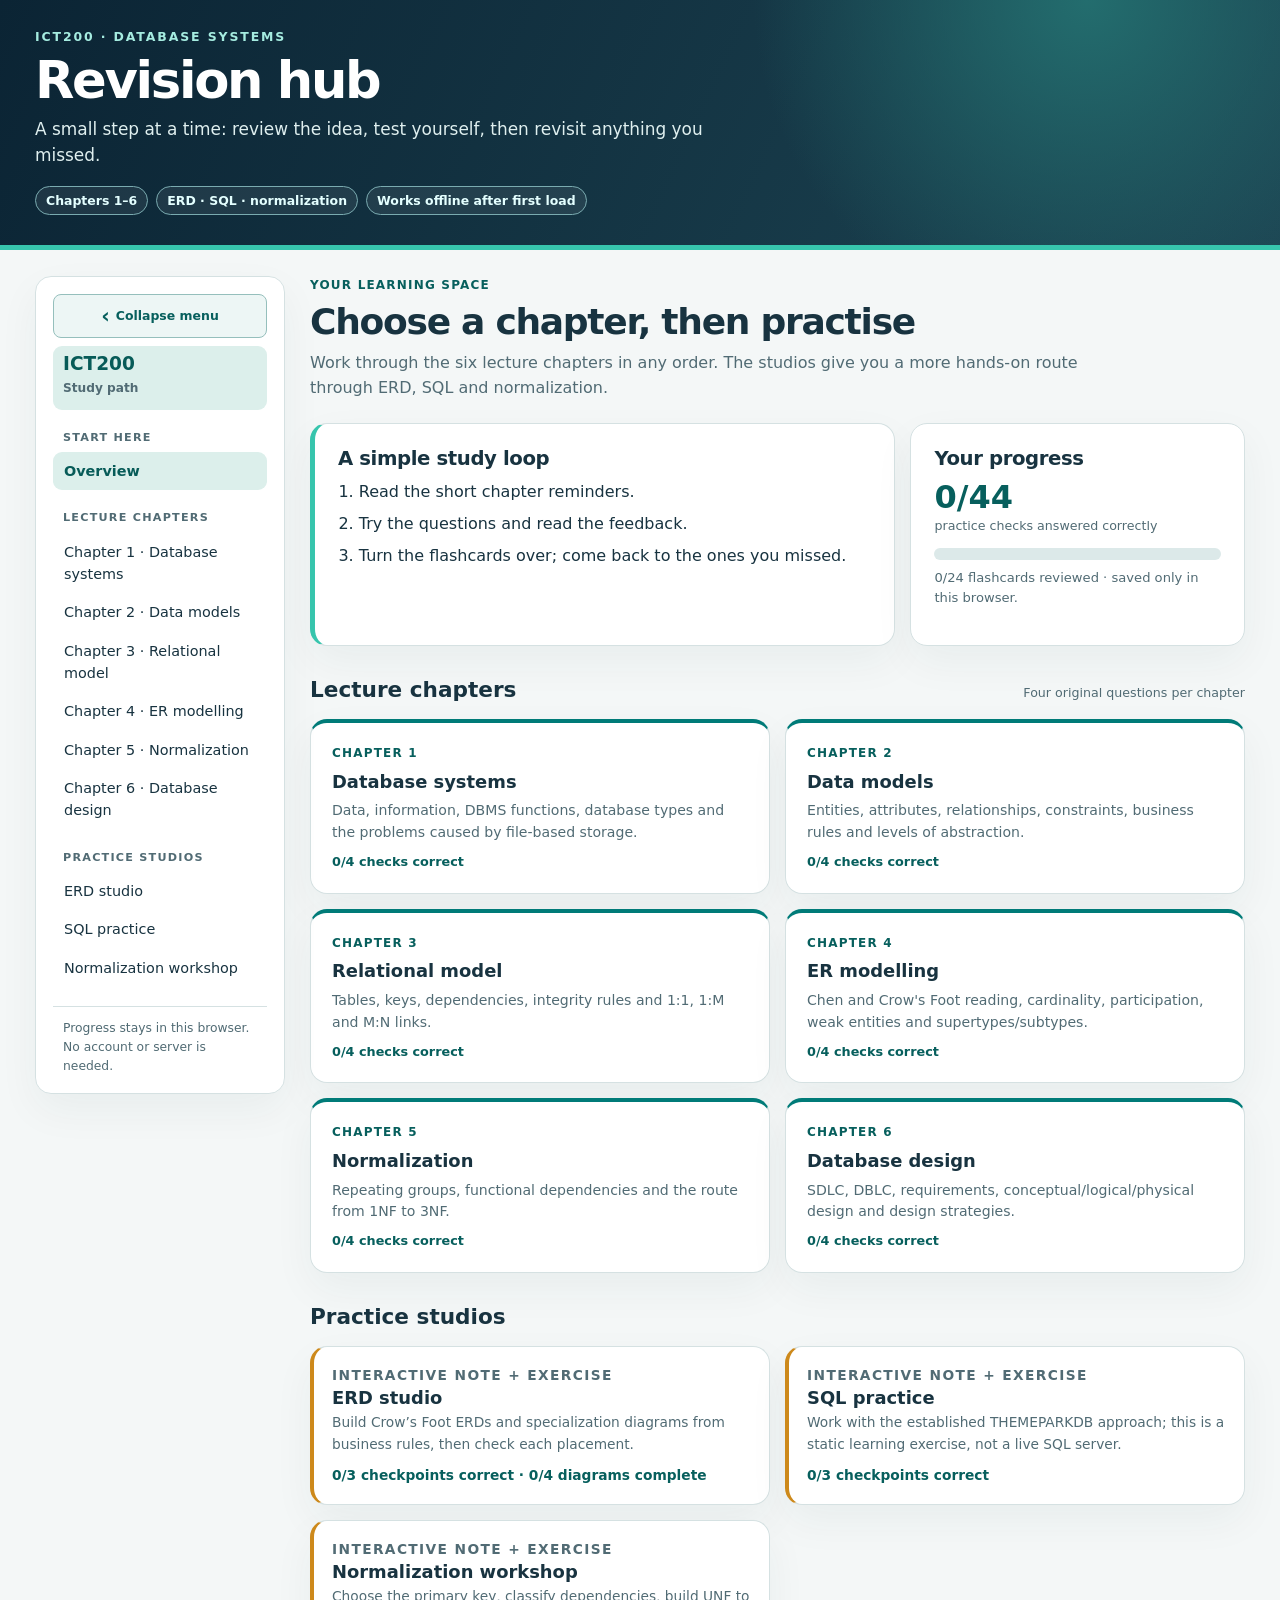
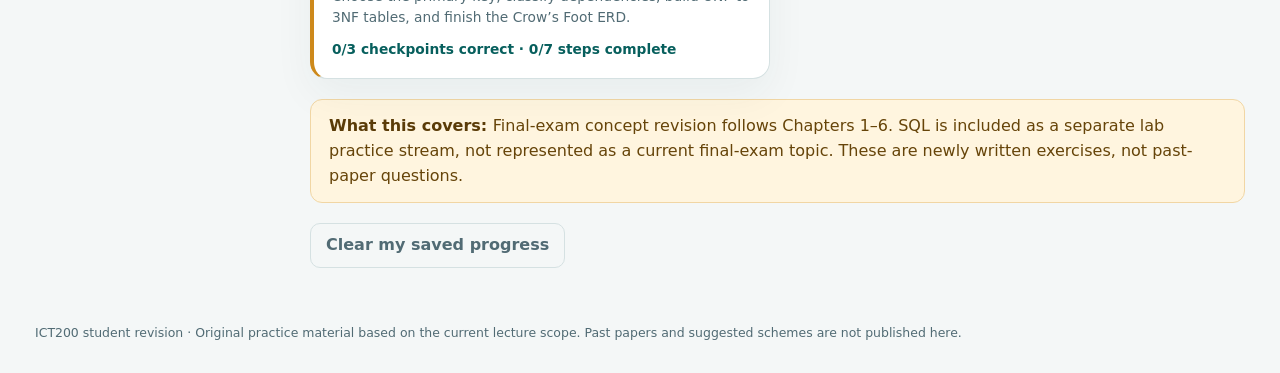
==== index.html @ 8829b278 "Refine all ERD exercises and add collapsible navigation" ====
<!doctype html>
<html lang="en">
<head>
  <meta charset="utf-8">
  <meta name="viewport" content="width=device-width, initial-scale=1">
  <meta name="theme-color" content="#102a3b">
  <meta name="description" content="ICT200 chapter revision, flashcards and interactive ERD, SQL and normalization practice.">
  <title>ICT200 Revision Hub</title>
  <link rel="manifest" href="manifest.webmanifest">
  <link rel="stylesheet" href="styles.css">
  <link rel="stylesheet" href="erd-studio.css">
  <link rel="stylesheet" href="normalization-workshop.css">
  <script src="content.js" defer></script>
  <script src="erd-studio.js" defer></script>
  <script src="normalization-model.js" defer></script>
  <script src="normalization-workshop.js" defer></script>
  <script src="app.js" defer></script>
</head>
<body>
  <a class="skip-link" href="#main">Skip to content</a>
  <header class="masthead">
    <div class="masthead-inner">
      <p class="eyebrow">ICT200 · Database systems</p>
      <h1>Revision hub</h1>
      <p class="lead">A small step at a time: review the idea, test yourself, then revisit anything you missed.</p>
      <div class="masthead-meta"><span>Chapters 1–6</span><span>ERD · SQL · normalization</span><span>Works offline after first load</span></div>
    </div>
  </header>
  <div class="shell">
    <nav class="sidebar" aria-label="Revision sections">
      <button class="sidebar-toggle" type="button" aria-expanded="true" aria-controls="revision-links" aria-label="Collapse menu" title="Collapse menu">
        <span class="sidebar-toggle-mark" aria-hidden="true">‹</span><span class="sidebar-toggle-text">Collapse menu</span>
      </button>
      <div id="revision-links" class="sidebar-links">
        <a class="brand" href="#home" data-route="home">ICT200 <span>Study path</span></a>
        <p class="nav-caption">Start here</p>
        <a href="#home" data-route="home">Overview</a>
        <p class="nav-caption">Lecture chapters</p>
        <div id="chapter-nav"></div>
        <p class="nav-caption">Practice studios</p>
        <div id="module-nav"></div>
        <p class="nav-foot">Progress stays in this browser. No account or server is needed.</p>
      </div>
    </nav>
    <main id="main" tabindex="-1">
      <div id="app" aria-live="polite"></div>
    </main>
  </div>
  <footer class="footer">ICT200 student revision · Original practice material based on the current lecture scope. Past papers and suggested schemes are not published here.</footer>
</body>
</html>
---- styles.css ----
:root{color-scheme:light;--navy:#102a3b;--navy2:#173c4b;--teal:#007b78;--teal-dark:#075f5d;--mint:#37c5ad;--ink:#183340;--muted:#516b74;--line:#d5e1e2;--paper:#fff;--wash:#f4f7f7;--amber:#a86408;--amber-bg:#fff5df;--good:#14694d;--good-bg:#e7f6ec;--bad:#a63b3b;--bad-bg:#fff0ed;--shadow:0 16px 42px #1539440d}
*{box-sizing:border-box}html{scroll-behavior:smooth}body{margin:0;background:var(--wash);color:var(--ink);font:16px/1.55 system-ui,-apple-system,"Segoe UI",sans-serif}button,input{font:inherit}button{cursor:pointer}a{color:var(--teal-dark)}:focus-visible{outline:3px solid #d79517;outline-offset:3px}.skip-link{position:absolute;top:-70px;left:12px;background:#fff;padding:8px 12px;z-index:5}.skip-link:focus{top:10px}
.masthead{color:#fff;background:radial-gradient(circle at 85% 0,#236d6e 0,transparent 30%),linear-gradient(115deg,#0b2434,#1d4553);border-bottom:5px solid var(--mint)}.masthead-inner{max-width:1380px;margin:auto;padding:27px 35px 30px}.eyebrow{margin:0;color:#a5ece0;font-size:.78rem;font-weight:800;letter-spacing:.15em;text-transform:uppercase}.masthead h1{font-size:clamp(2.3rem,4vw,4rem);line-height:1.05;letter-spacing:-.045em;margin:8px 0}.lead{max-width:680px;margin:0;color:#dfefef;font-size:1.06rem}.masthead-meta{display:flex;flex-wrap:wrap;gap:8px;margin-top:17px}.masthead-meta span{font-size:.78rem;font-weight:700;border:1px solid #7aabb0;border-radius:99px;padding:4px 10px;color:#e4ffff;background:#ffffff12}
.shell{max-width:1380px;margin:auto;display:grid;grid-template-columns:250px minmax(0,1fr);gap:25px;padding:26px 35px 55px}.sidebar{align-self:start;position:sticky;top:18px;padding:17px;border:1px solid var(--line);border-radius:16px;background:var(--paper);box-shadow:var(--shadow)}.sidebar a{display:block;padding:8px 11px;text-decoration:none;border-radius:9px;color:var(--ink);font-size:.9rem}.sidebar a:hover{background:#edf6f5}.sidebar a[aria-current=page]{background:#dcefeb;color:#075b58;font-weight:750}.sidebar .brand{font-weight:900;font-size:1.16rem;color:var(--navy);padding:4px 10px 12px}.brand span{display:block;color:var(--muted);font-size:.76rem;font-weight:600}.nav-caption{font-size:.7rem;font-weight:850;letter-spacing:.11em;text-transform:uppercase;color:var(--muted);margin:19px 10px 6px}.nav-foot{font-size:.77rem;color:var(--muted);border-top:1px solid var(--line);padding:12px 10px 0;margin:19px 0 0}main{min-width:0}.page-title{margin:0 0 9px;font-size:clamp(1.65rem,3vw,2.25rem);letter-spacing:-.035em;line-height:1.16}.page-intro{margin:0 0 22px;color:var(--muted);max-width:780px}.section-eyebrow{color:var(--teal-dark);text-transform:uppercase;letter-spacing:.1em;font-size:.75rem;font-weight:850;margin:0 0 6px}.card{background:var(--paper);border:1px solid var(--line);border-radius:17px;box-shadow:var(--shadow)}.card-pad{padding:23px}.card h2,.card h3{letter-spacing:-.02em;line-height:1.24}.card h2{font-size:1.23rem;margin:0 0 9px}.card h3{font-size:1.04rem;margin:0 0 8px}.card p{margin-top:0}.muted{color:var(--muted)}.grid{display:grid;grid-template-columns:repeat(2,minmax(0,1fr));gap:15px}.chapter-tile{display:flex;flex-direction:column;gap:8px;padding:21px;text-decoration:none;color:var(--ink);border-top:4px solid var(--teal)}.chapter-tile:hover,.module-tile:hover{transform:translateY(-2px);border-color:#9ccdc9}.tile-kicker{color:var(--teal-dark);font-size:.75rem;text-transform:uppercase;letter-spacing:.1em;font-weight:800}.tile-title{font-weight:800;font-size:1.12rem;line-height:1.2}.tile-summary{color:var(--muted);font-size:.88rem;flex:1}.tile-count{font-size:.8rem;font-weight:750;color:var(--teal-dark)}.module-tile{display:block;text-decoration:none;color:var(--ink);padding:18px;border-left:4px solid #cd891b}.module-tile strong{display:block;margin-bottom:4px}.module-tile span{font-size:.86rem;color:var(--muted)}.section-head{display:flex;justify-content:space-between;align-items:baseline;gap:12px;margin:27px 0 13px}.section-head h2{margin:0;font-size:1.35rem}.overview-top{display:grid;grid-template-columns:minmax(0,1.4fr) minmax(260px,.8fr);gap:15px;margin-bottom:26px}.callout{border-left:5px solid var(--mint)}.progress-big{font-size:2rem;font-weight:850;color:var(--teal-dark);line-height:1.1}.progress-track{height:12px;border-radius:99px;background:#dce9e9;overflow:hidden;margin:13px 0 8px}.progress-fill{height:100%;background:linear-gradient(90deg,#0a8a7f,#45c9a8);width:0;transition:width .25s}.progress-note{font-size:.82rem;color:var(--muted)}.button{display:inline-flex;align-items:center;justify-content:center;gap:8px;background:var(--teal);border:1px solid var(--teal);border-radius:10px;color:#fff;padding:9px 15px;font-weight:750;text-decoration:none;min-height:42px}.button:hover{background:var(--teal-dark)}.button.secondary{background:#fff;color:var(--teal-dark);border-color:#95bfbc}.button.secondary:hover{background:#eaf5f2}.button.ghost{background:transparent;color:var(--muted);border-color:var(--line)}.button-row{display:flex;flex-wrap:wrap;gap:9px;margin-top:15px}.learn-list{margin:0;padding-left:1.3rem}.learn-list li{margin:7px 0}.note-strip{padding:14px 18px;background:var(--amber-bg);border:1px solid #f1d6a4;border-radius:12px;color:#664409;margin:20px 0}.note-strip strong{color:#5a3b07}.split{display:grid;grid-template-columns:minmax(0,1fr) minmax(260px,.85fr);gap:15px}.flashcard{width:100%;min-height:160px;text-align:left;padding:21px;background:#e8f6f4;border:1px solid #8bcac5;border-radius:14px;color:var(--ink);display:flex;flex-direction:column;justify-content:center;align-items:flex-start;gap:8px}.flashcard:hover{border-color:var(--teal)}.flashcard .small-label{font-size:.72rem;font-weight:800;letter-spacing:.1em;text-transform:uppercase;color:var(--teal-dark)}.flashcard .face{font-size:1.25rem;font-weight:800;line-height:1.3}.flashcard.is-flipped{background:#f0f6fb;border-color:#9dbac7}.flashcard.is-flipped .face{font-weight:600;font-size:1rem}.flash-controls{display:flex;justify-content:space-between;align-items:center;gap:9px;margin-top:13px}.flash-controls span{font-size:.86rem;color:var(--muted)}.quiz-card{margin-bottom:12px;padding:18px 20px}.quiz-card h3{font-size:1rem;margin:0 0 13px}.question-type{display:inline-block;font-size:.7rem;letter-spacing:.09em;text-transform:uppercase;font-weight:850;color:var(--teal-dark);margin-bottom:6px}.choices{display:grid;gap:7px;margin:0 0 12px}.choice{display:flex;gap:9px;align-items:flex-start;padding:9px 11px;border:1px solid var(--line);border-radius:9px;background:#fcfdfd;cursor:pointer}.choice:hover{border-color:#82b5b0}.choice input{margin-top:4px;accent-color:var(--teal)}.fill-answer{width:min(100%,420px);border:1px solid #a4bbbf;border-radius:9px;padding:10px 12px;margin:0 0 12px}.feedback{padding:12px 14px;border-radius:9px;margin-top:10px;font-size:.9rem}.feedback.good{color:var(--good);background:var(--good-bg);border:1px solid #a9d7ba}.feedback.bad{color:var(--bad);background:var(--bad-bg);border:1px solid #e5b8b2}.feedback[hidden]{display:none}.step{position:relative;padding:17px 20px 17px 57px;margin-bottom:12px}.step-number{position:absolute;left:18px;top:17px;width:27px;height:27px;border-radius:50%;display:grid;place-items:center;background:var(--teal);color:white;font-weight:850;font-size:.82rem}.step p{color:var(--muted);margin:0}.codebox{background:#152231;border:1px solid #394c5c;border-radius:12px;color:#f0f4f6;padding:16px 19px;overflow:auto;font:15px/1.5 Consolas,"Cascadia Code",monospace;margin:14px 0;white-space:pre}.codebox .kw{color:#d7a4ff;font-weight:800}.codebox .name{color:#74dbc5}.codebox .order{color:#ffd479}.module-practice{margin-top:23px}.footer{max-width:1380px;margin:0 auto;padding:0 35px 30px;color:var(--muted);font-size:.78rem}.tiny{font-size:.79rem}.divider{border:0;border-top:1px solid var(--line);margin:22px 0}
@media(max-width:940px){.shell{grid-template-columns:minmax(0,1fr);padding:18px 20px 45px}.sidebar{position:static;min-width:0;display:flex;flex-wrap:wrap;align-items:center;gap:3px;padding:11px}.sidebar .brand{width:100%;padding-bottom:5px}.sidebar .nav-caption,.sidebar .nav-foot{display:none}.sidebar #chapter-nav,.sidebar #module-nav{display:flex;flex-wrap:wrap;gap:3px}.sidebar a{font-size:.82rem;padding:6px 9px}.masthead-inner{padding:25px 21px}.footer{padding:0 20px 26px}}
@media(max-width:640px){.grid,.split,.overview-top{grid-template-columns:1fr}.masthead h1{font-size:2.4rem}.masthead-meta span{font-size:.72rem}.card-pad{padding:19px}.section-head{align-items:flex-start;flex-direction:column}.sidebar{display:block}.sidebar .brand{padding:2px 8px 6px}.sidebar>a[data-route=home]{display:inline-block}.sidebar #chapter-nav,.sidebar #module-nav{display:flex;flex-wrap:nowrap;overflow-x:auto;gap:5px;width:100%;padding:6px 0;scrollbar-width:thin}.sidebar #chapter-nav a,.sidebar #module-nav a{flex:0 0 auto;white-space:nowrap;border:1px solid var(--line);border-radius:99px}.sidebar a{font-size:.79rem}.quiz-card{padding:16px}.flash-controls{flex-wrap:wrap}}
.module-tile strong,.module-tile span{display:block}.module-tile .tile-count{margin-top:10px;color:var(--teal-dark)}
@media(prefers-reduced-motion:reduce){html{scroll-behavior:auto}.progress-fill{transition:none}.chapter-tile:hover,.module-tile:hover{transform:none}}
.sidebar-links[hidden] { display: none; }
.sidebar-toggle {
  display: flex;
  align-items: center;
  justify-content: center;
  gap: 6px;
  width: 100%;
  min-height: 44px;
  margin: 0 0 8px;
  border: 1px solid #95bfbc;
  border-radius: 8px;
  background: #edf6f5;
  color: var(--teal-dark);
  font-size: .78rem;
  font-weight: 750;
}
.sidebar-toggle-mark { font-size: 1.3rem; line-height: 1; }
.is-menu-collapsed .sidebar { padding: 4px; }
.is-menu-collapsed .sidebar-toggle { margin: 0; }
@media (min-width: 941px) {
  .shell.is-menu-collapsed { grid-template-columns: 54px minmax(0,1fr); gap: 14px; }
  .is-menu-collapsed .sidebar-toggle-text { display: none; }
}
@media (max-width: 940px) {
  .sidebar { display: block; }
  .sidebar-toggle { width: auto; padding: 0 10px; }
}
@media (max-width:640px) {
  .sidebar-links > a[data-route="home"] { display: inline-block; }
  .sidebar #chapter-nav,.sidebar #module-nav { box-sizing: border-box; }
}
---- erd-studio.css ----
.erd-builder {
  container-type: inline-size;
  margin-bottom: 24px;
}

.erd-builder [hidden] { display: none !important; }
.erd-builder h2 { font-size: 1.45rem; }
.erd-workspace .erd-title { margin: 22px 0 8px; font-size: 1.2rem; }
.erd-scenario {
  background: #edf6f5;
  border-left: 4px solid var(--teal);
  border-radius: 0 9px 9px 0;
  padding: 12px 14px;
  margin-bottom: 12px;
}
.erd-scenario p { margin: 0; }
.erd-scenario p + p { margin-top: 8px; }
.erd-task { font-weight: 650; }
.erd-exercise-list, .erd-tool-row, .erd-tiles {
  display: flex;
  flex-wrap: wrap;
  align-items: flex-start;
  gap: 8px;
}
.erd-filter, .erd-tile, .erd-slot {
  color: var(--ink);
  background: var(--paper);
  border: 1px solid #a4bbbf;
  border-radius: 8px;
  min-height: 44px;
  max-width: 100%;
  min-width: 0;
  padding: 7px 9px;
  overflow-wrap: anywhere;
}
.erd-filter { font-size: .82rem; font-weight: 650; }
.erd-filter[aria-pressed="true"], .erd-tile[aria-pressed="true"] {
  background: #dcefeb;
  border-color: var(--teal);
  color: var(--teal-dark);
}
.erd-palette {
  background: var(--wash);
  border: 1px solid var(--line);
  border-radius: 12px;
  padding: 12px;
}
.erd-palette h4 { margin: 0 0 7px; }
.erd-tiles { margin-top: 12px; }
.erd-tile {
  cursor: grab;
  display: inline-flex;
  flex-direction: column;
  align-items: flex-start;
  justify-content: center;
  text-align: left;
  font-size: .84rem;
}
.erd-tile:active { cursor: grabbing; }
.erd-tile .erd-symbol { align-self: center; }
.erd-target-actions { margin-top: 11px; }
.erd-target-actions .button { font-size: .8rem; padding: 5px 9px; }
.erd-target-actions button:disabled { display: none; }
.erd-selection { color: var(--muted); font-size: .85rem; margin: 10px 0 0; }
.erd-board {
  margin-top: 14px;
  padding: 12px;
  background-color: #f8fcfb;
  background-image: radial-gradient(#c9dcd9 1px, transparent 1px);
  background-size: 16px 16px;
  border: 1px solid var(--line);
  border-radius: 12px;
}
.erd-board-relations {
  display: grid;
  grid-template-columns: minmax(0, 1fr) minmax(135px, .91fr) minmax(0, 1.16fr) minmax(135px, .91fr) minmax(0, 1fr);
  align-items: start;
}
.erd-entity {
  display: grid;
  min-width: 0;
  align-content: start;
  padding: 6px;
  gap: 5px;
  border: 1px solid #9bb6c1;
  border-radius: 9px;
  background: white;
  box-shadow: 0 3px 8px #203e4710;
}
.erd-slot {
  position: relative;
  border: 1px dashed #88a6ab;
  width: 100%;
  font-size: .8rem;
  font-weight: 650;
  color: var(--muted);
}
.erd-slot[data-filled="true"] { border-style: solid; color: var(--ink); }
.erd-name-slot[data-filled="true"] { background: #173c4b; color: white; }
.erd-supertype .erd-name-slot[data-filled="true"] { background: #185abd; }
.erd-subtype .erd-name-slot[data-filled="true"] { background: #7030a0; }
.erd-field-slot { text-align: left; }
.erd-field {
  display: flex;
  gap: 5px;
  align-items: baseline;
  max-width: 100%;
  font-size: .81rem;
  line-height: 1.45;
  text-align: left;
}
.erd-field-name { min-width: 0; overflow-wrap: anywhere; }
.erd-key-tag {
  flex: none;
  color: #a44200;
  font-size: .64rem;
  font-weight: 750;
}
.erd-pk .erd-key-tag { color: #185abd; }
.erd-pk .erd-field-name { text-decoration: underline; text-underline-offset: 2px; font-weight: 750; }
.erd-slot.erd-accepts { border: 2px dashed var(--teal); padding: 6px 8px; }
.erd-slot.erd-drop-hover, .erd-slot[aria-pressed="true"] { box-shadow: 0 0 0 3px #30a79c; }
.erd-slot[data-result="correct"] { outline: 2px solid #20835f; outline-offset: -2px; }
.erd-slot[data-result="revise"] { outline: 2px solid var(--bad); outline-offset: -2px; }
.erd-slot[data-result="missing"] { outline: 2px dashed #a86408; outline-offset: -2px; }
.erd-slot:focus-visible { outline: 3px solid #b7700c; outline-offset: 2px; }
.erd-slot-status {
  display: block;
  font-size: .63rem;
  line-height: 1.2;
  border-radius: 4px;
  color: var(--bad);
  background: var(--bad-bg);
  margin: 3px auto 0;
  width: fit-content;
  padding: 1px 3px;
}
.erd-slot[data-result="correct"] .erd-slot-status { color: var(--good); background: var(--good-bg); }
.erd-slot[data-result="missing"] .erd-slot-status { color: #664409; background: var(--amber-bg); }
.erd-symbol { display: block; width: 45px; height: 24px; max-width: 100%; color: var(--teal-dark); }
.erd-connector { padding-top: 24px; }
.erd-verb {
  display: block;
  color: var(--teal-dark);
  font-weight: 750;
  font-size: .86rem;
  text-align: center;
}
.erd-link-row { display: grid; grid-template-columns: 1fr 1fr 1fr; }
.erd-link-row .erd-slot { padding: 4px 2px; border-radius: 5px; }
.erd-link-row .erd-symbol { margin: auto; }
.erd-first-end .erd-symbol { transform: scaleX(-1); }
.erd-board-hierarchy .erd-entity { width: 100%; }
.erd-hierarchy { max-width: 590px; margin: auto; text-align: center; }
.erd-hierarchy .erd-supertype { max-width: 290px; margin: 0 auto; }
.erd-stem, .erd-branch::before, .erd-branch::after {
  height: 19px;
  border-left: 2px solid #7030a0;
}
.erd-stem { width: 0; margin: auto; }
.erd-category-row {
  display: grid;
  grid-template-columns: minmax(0, 1fr) 64px minmax(0, 1fr);
  align-items: center;
  gap: 5px;
}
.erd-discriminator-label { font-weight: 700; font-size: .77rem; color: #006b58; overflow-wrap: anywhere; }
.erd-discriminator-label:first-child { text-align: right; }
.erd-discriminator-label:last-child { text-align: left; }
.erd-category-slot { padding: 3px; z-index: 1; }
.erd-bars-slot {
  display: block;
  width: 70px;
  padding: 4px;
  margin: -3px auto 0;
}
.erd-category-slot .erd-symbol, .erd-bars-slot .erd-symbol { margin: 0 auto; }
.erd-category-slot .erd-symbol { color: #a44200; }
.erd-bars-slot .erd-symbol { color: #ad1958; }
.erd-branch { position: relative; height: 34px; width: 50%; margin: 0 auto; }
.erd-branch::before, .erd-branch::after { content: ""; position: absolute; }
.erd-branch::before { top: 0; left: 50%; height: 15px; }
.erd-branch::after {
  top: 15px;
  left: 0;
  right: 0;
  height: 19px;
  border-top: 2px solid #7030a0;
  border-right: 2px solid #7030a0;
}
.erd-subtypes { display: grid; grid-template-columns: repeat(2, minmax(0, 1fr)); gap: 7px; }
.erd-role-value { font-size: .72rem; color: #006b58; font-weight: 750; overflow-wrap: anywhere; }
.erd-role-value:empty { display: none; }
.erd-feedback p { margin: 6px 0 0; }
.erd-feedback-list { margin: 7px 0 0; padding-left: 19px; }
.erd-feedback-list li + li { margin-top: 6px; }
.erd-feedback-list li span { display: block; }

.erd-individual .erd-attribute-rows { display: grid; gap: 4px; }
.erd-individual .erd-attribute-rows:empty { display: none; }
.erd-individual .erd-attribute-row {
  display: flex;
  flex-wrap: wrap;
  align-items: center;
  gap: 2px;
  background: #f1f7f7;
  border: 1px solid var(--line);
  border-radius: 6px;
  padding: 2px;
}
.erd-individual .erd-attribute-name {
  flex: 1 1 7ch;
  min-width: 0;
  min-height: 32px;
  padding: 2px 4px;
  border: 1px solid transparent;
  border-radius: 4px;
  background: transparent;
  color: var(--ink);
  text-align: left;
  overflow-wrap: anywhere;
  font-size: .81rem;
  font-weight: 650;
  cursor: grab;
}
.erd-individual .erd-attribute-name[aria-pressed="true"] { background: #dcefeb; border-color: var(--teal); }
.erd-individual .erd-underlined { text-decoration: underline; text-underline-offset: 2px; }
.erd-individual .erd-key-chips { display: flex; flex-wrap: wrap; gap: 2px; }
.erd-individual .erd-key-chip,.erd-individual .erd-remove-attribute {
  border: 1px solid transparent;
  border-radius: 4px;
  min-height: 32px;
  padding: 1px 4px;
}
.erd-individual .erd-key-chip { font-size: .69rem; font-weight: 750; }
.erd-individual .erd-primary { color: #124b97; background: #eaf1fd; }
.erd-individual .erd-foreign { color: #874000; background: #fff0de; }
.erd-individual .erd-remove-attribute { font-size: 1.1rem; background: transparent; color: var(--muted); }
.erd-individual .erd-remove-attribute:hover { background: var(--bad-bg); color: var(--bad); }
.erd-individual .erd-attribute-drop { border-color: #84a9aa; color: var(--teal-dark); }
.erd-individual .erd-attribute-target,.erd-individual .erd-key-target,.erd-individual .erd-drag-target {
  outline: 2px dashed var(--teal);
  outline-offset: -2px;
}
.erd-individual .erd-drop-hover { background: #dcefeb; box-shadow: 0 0 0 2px var(--teal); }
.erd-individual .erd-attribute-row[data-result="revise"] { border-color: var(--bad); background: var(--bad-bg); }
.erd-individual .erd-attribute-row[data-result="correct"] { border-color: #87bca6; background: var(--good-bg); }
.erd-individual [draggable="true"] { cursor: grab; }

@container (min-width: 731px) {
  .erd-individual .erd-palette { position: sticky; top: 8px; z-index: 2; }
}

@container (max-width: 730px) {
  .erd-board-relations { grid-template-columns: minmax(0, 1fr); justify-items: center; }
  .erd-board-relations .erd-entity { width: min(100%, 300px); }
  .erd-connector { display: flex; gap: 5px; align-items: center; padding-top: 0; }
  .erd-link-row { grid-template-columns: 1fr; width: 65px; }
  .erd-link-row .erd-slot { min-height: 46px; }
  .erd-first-end .erd-symbol { transform: rotate(-90deg); }
  .erd-last-end .erd-symbol, .erd-line-slot .erd-symbol { transform: rotate(90deg); }
}

@container (max-width: 380px) {
  .erd-subtype .erd-field-slot { padding-inline: 5px; }
  .erd-subtype .erd-field { flex-wrap: wrap; font-size: .74rem; gap: 0 4px; }
}
---- normalization-workshop.css ----
.norm-workshop { container-type: inline-size; margin-bottom: 24px; }
.norm-workshop [hidden] { display: none; }
.norm-workshop h2 { font-size: 1.45rem; }
.norm-workshop .sr-only {
  position: absolute;
  width: 1px;
  height: 1px;
  padding: 0;
  overflow: hidden;
  clip-path: inset(50%);
  white-space: nowrap;
}
.norm-source {
  margin: 14px 0;
  padding: 10px 13px;
  border: 1px solid var(--line);
  border-radius: 10px;
  background: #edf6f5;
}
.norm-source summary { font-weight: 750; color: var(--teal-dark); cursor: pointer; }
.norm-source p { margin: 11px 0; }
.norm-table-wrap {
  max-width: 100%;
  overflow-x: auto;
  background: white;
  border: 1px solid var(--line);
  border-radius: 9px;
  margin: 10px 0;
}
.norm-table { width: 100%; border-collapse: collapse; font-size: .85rem; }
.norm-table caption {
  padding: 7px 9px;
  text-align: left;
  font-weight: 750;
  color: var(--navy);
  background: #eef5f4;
}
.norm-table th,.norm-table td { border-top: 1px solid var(--line); text-align: left; vertical-align: top; padding: 7px 9px; }
.norm-table th { white-space: nowrap; color: var(--navy); }
.norm-table tbody tr:nth-child(even) { background: #f6faf9; }
.norm-report-entries { min-width: 9rem; margin: 0; padding-left: 17px; }
.norm-reference { margin: 0; border-top: 1px solid var(--line); padding: 8px 9px; font-size: .81rem; }
.norm-stage-list { display: flex; flex-wrap: wrap; gap: 6px; }
.norm-step-button {
  background: white;
  color: var(--ink);
  border: 1px solid #a4bbbf;
  border-radius: 8px;
  min-height: 44px;
  padding: 6px 9px;
  font-size: .8rem;
  font-weight: 650;
}
.norm-step-button[aria-current="step"] { color: var(--teal-dark); background: #dcefeb; border-color: var(--teal); }
.norm-step-button:disabled { background: #f4f7f7; border-color: var(--line); color: var(--muted); cursor: default; }
.norm-step-progress { margin: 8px 0 14px; font-size: .82rem; color: var(--teal-dark); }
.norm-step-area { border-top: 1px solid var(--line); padding: 15px 0; }
.norm-step-area h3 { font-size: 1.22rem; }
.norm-prompt { margin: 0 0 12px; }
.norm-field-choices {
  display: flex;
  flex-wrap: wrap;
  gap: 7px;
  margin: 0;
  padding: 0;
  border: none;
}
.norm-field-choice {
  display: flex;
  align-items: center;
  gap: 7px;
  padding: 6px 10px;
  min-height: 44px;
  border-radius: 8px;
  border: 1px solid var(--line);
  cursor: pointer;
}
.norm-workshop input[type="checkbox"] { accent-color: var(--teal); width: 17px; height: 17px; }
.norm-control { display: grid; gap: 4px; min-width: 0; }
.norm-control-label { font-size: .8rem; font-weight: 700; color: var(--ink); overflow-wrap: anywhere; }
.norm-select,.norm-name {
  width: 100%;
  min-width: 0;
  min-height: 42px;
  padding: 5px 7px;
  border: 1px solid #a4bbbf;
  border-radius: 7px;
  color: var(--ink);
  background: white;
  font: inherit;
  font-size: .89rem;
}
.norm-interaction > .norm-control { width: min(100%,25rem); }
.norm-table .norm-select { min-width: 9.6rem; }
.norm-workshop [aria-invalid="true"] { border-color: var(--bad); box-shadow: 0 0 0 1px var(--bad); }
.norm-dependencies,.norm-table-builder,.norm-link-options { display: grid; gap: 10px; }
.norm-dependencies,.norm-table-builder { grid-template-columns: repeat(2,minmax(0,1fr)); }
.norm-dependency,.norm-relation,.norm-link-fieldset {
  display: grid;
  min-width: 0;
  gap: 9px;
  margin: 0;
  padding: 10px;
  border: 1px solid #a4bbbf;
  border-radius: 9px;
}
.norm-dependency legend,.norm-relation legend,.norm-link-fieldset legend {
  font-weight: 750;
  color: var(--navy);
  padding: 0 4px;
  max-width: 100%;
  overflow-wrap: anywhere;
}
.norm-attribute-grid {
  display: grid;
  grid-template-columns: minmax(0,1fr) 3.4rem 2.4rem;
  align-items: center;
  gap: 3px 5px;
  padding: 7px 5px;
  border-radius: 7px;
  background: #f5f8f8;
  font-size: .86rem;
}
.norm-attribute-grid span:nth-child(-n+3) { font-weight: 750; }
.norm-attribute-grid input { justify-self: center; min-height: 26px; margin: 0; }
.norm-attribute-name { overflow-wrap: anywhere; }
.norm-table-builder + button { margin-top: 10px; }
.norm-table-builder button { justify-self: start; }
.norm-schema,.norm-dependency-answer {
  margin: 10px 0;
  padding: 9px 12px;
  background: #edf6f5;
  border: 1px solid var(--line);
  border-radius: 8px;
  overflow-wrap: anywhere;
}
.norm-dependency-answer { padding-left: 28px; }
.norm-dep-full { color: #14694d; }
.norm-dep-partial { color: #874000; }
.norm-dep-transitive { color: #7030a0; }
.norm-feedback ul { margin: 6px 0 0; padding-left: 19px; }
.norm-feedback li + li { margin-top: 6px; }
.norm-erd-board {
  display: grid;
  grid-template-columns: minmax(0,1fr) minmax(100px,.72fr) minmax(0,1fr) minmax(100px,.72fr) minmax(0,1fr) minmax(100px,.72fr) minmax(0,1fr);
  align-items: start;
}
.norm-erd-entity h4 {
  margin: 0;
  padding: 4px 5px;
  border-radius: 4px;
  background: var(--navy2);
  color: white;
  text-align: center;
  overflow-wrap: anywhere;
  font-size: .85rem;
}
.norm-erd-entity .erd-field { flex-wrap: wrap; padding: 0 3px; }
.norm-connector { padding: 9px 1px 0; }
.norm-link-marks { display: grid; grid-template-columns: repeat(3,minmax(0,1fr)); align-items: center; }
.norm-mark { min-width: 0; display: grid; justify-items: center; }
.norm-mark-left .erd-symbol { transform: scaleX(-1); }
.norm-mark-blank { background: white; border: 1px dashed #88a6ab; color: var(--muted); border-radius: 4px; min-width: 23px; text-align: center; }
.norm-link-options { margin-top: 13px; }
.norm-link-fieldset { grid-template-columns: repeat(3,minmax(0,1fr)); }

@container (max-width: 870px) {
  .norm-erd-board { grid-template-columns: minmax(0,1fr); justify-items: center; }
  .norm-erd-entity { width: min(100%,270px); }
  .norm-connector { display: flex; width: 150px; justify-content: center; gap: 4px; align-items: center; padding: 3px 0; }
  .norm-link-marks { grid-template-columns: 1fr; }
  .norm-mark { min-height: 26px; align-items: center; }
  .norm-mark-left .erd-symbol { transform: rotate(-90deg); }
  .norm-mark-right .erd-symbol,.norm-mark-strength .erd-symbol { transform: rotate(90deg); }
}
@container (max-width: 560px) {
  .norm-dependencies,.norm-table-builder,.norm-link-fieldset { grid-template-columns: minmax(0,1fr); }
}
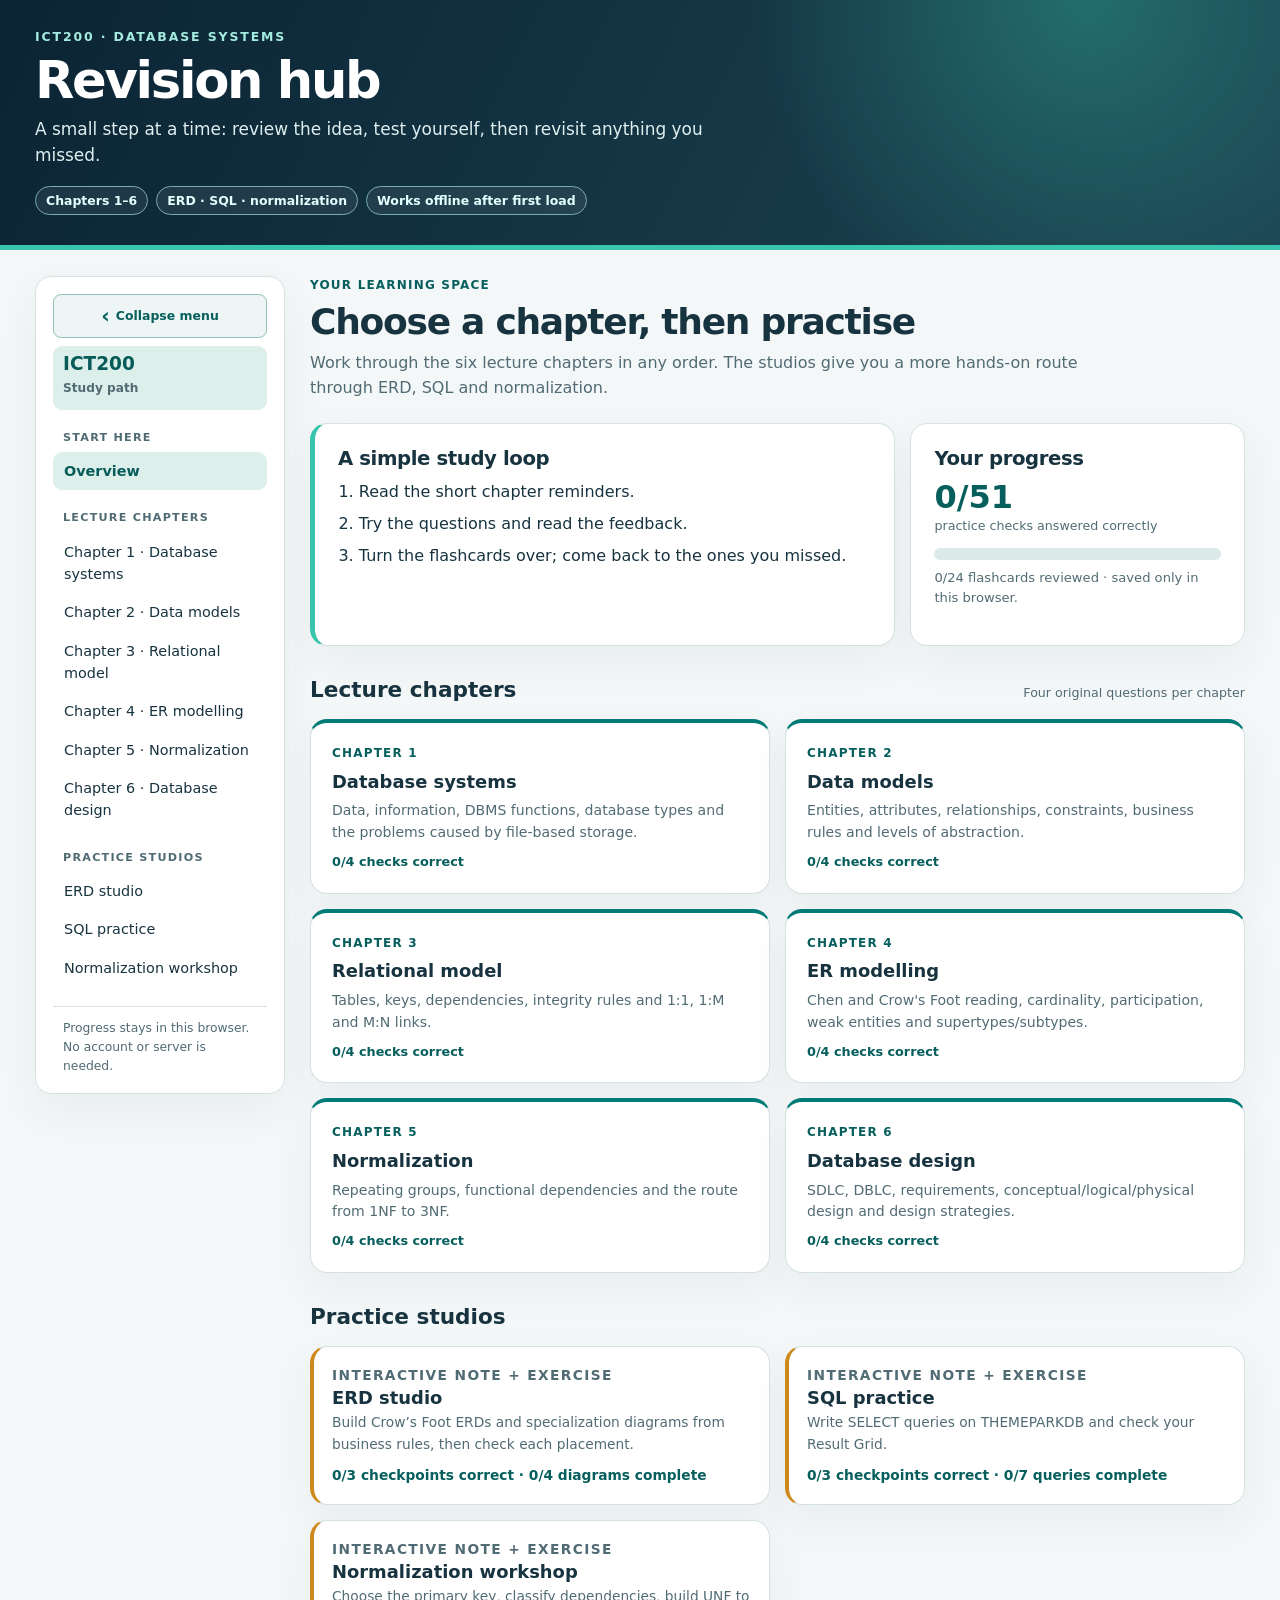
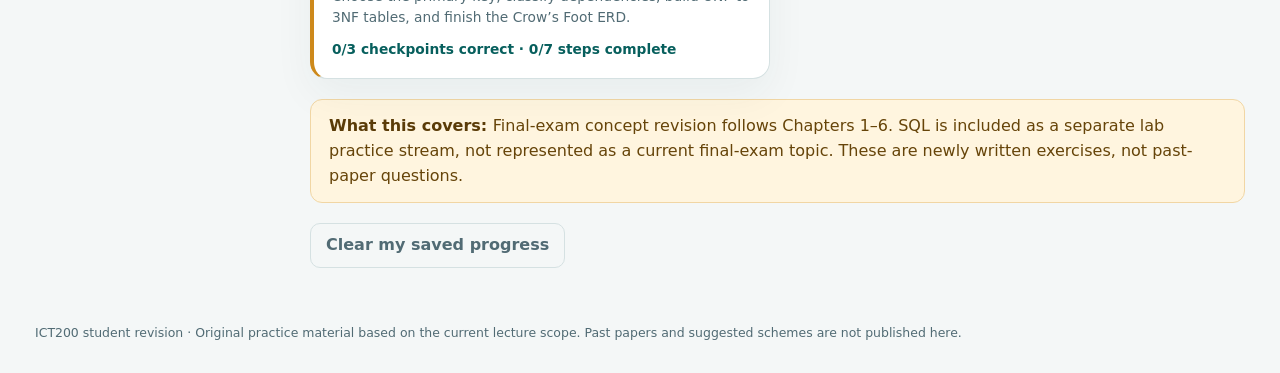
==== commit fc180e62: "Add interactive THEMEPARKDB SQL Studio" ====
--- a/index.html
+++ b/index.html
@@ -10,10 +10,14 @@
   <link rel="stylesheet" href="styles.css">
   <link rel="stylesheet" href="erd-studio.css">
   <link rel="stylesheet" href="normalization-workshop.css">
+  <link rel="stylesheet" href="sql-studio.css">
   <script src="content.js" defer></script>
   <script src="erd-studio.js" defer></script>
   <script src="normalization-model.js" defer></script>
   <script src="normalization-workshop.js" defer></script>
+  <script src="themepark-sql-data.js" defer></script>
+  <script src="sql-studio-content.js" defer></script>
+  <script src="sql-studio.js" defer></script>
   <script src="app.js" defer></script>
 </head>
 <body>
--- a/sql-studio.css
+++ b/sql-studio.css
@@ -0,0 +1,125 @@
+.sql-studio {
+  border-top: 4px solid var(--teal);
+  container-type: inline-size;
+}
+.sql-studio-progress {
+  color: var(--teal-dark);
+  font-size: .86rem;
+  font-weight: 750;
+}
+.sql-select-label, .sql-editor-label {
+  display: block;
+  font-weight: 750;
+}
+.sql-exercise-select {
+  display: block;
+  width: min(100%, 34rem);
+  min-height: 44px;
+  margin-top: 6px;
+  padding: 7px 12px;
+  border: 1px solid #a4bbbf;
+  border-radius: 9px;
+  background: var(--paper);
+  color: var(--ink);
+  font: inherit;
+  font-weight: 500;
+}
+.sql-task {
+  margin: 16px 0;
+  padding: 14px 16px;
+  border-left: 4px solid var(--teal);
+  border-radius: 8px;
+  background: #edf6f5;
+}
+.sql-task p, .sql-feedback p { margin: 0; }
+.sql-schemas {
+  margin: 16px 0;
+  padding: 10px 14px;
+  border: 1px solid var(--line);
+  border-radius: 9px;
+}
+.sql-schemas summary {
+  cursor: pointer;
+  font-weight: 750;
+}
+.sql-schema-list {
+  display: grid;
+  grid-template-columns: repeat(auto-fit,minmax(min(100%, 14rem),1fr));
+  align-items: start;
+  gap: 8px;
+  margin-top: 10px;
+}
+.sql-schema-table {
+  padding: 7px 9px;
+  border-radius: 7px;
+  background: var(--wash);
+  overflow-wrap: anywhere;
+  font-size: .85rem;
+}
+.sql-schema-table ul { padding-left: 16px; margin: 6px 0 2px; }
+.sql-schema-key {
+  margin-left: 5px;
+  color: var(--teal-dark);
+  font-size: .8em;
+  font-weight: 800;
+}
+.sql-editor {
+  display: block;
+  width: 100%;
+  min-height: 220px;
+  resize: vertical;
+  margin-top: 6px;
+  padding: 13px 15px;
+  border: 1px solid #394c5c;
+  border-radius: 10px;
+  background: #152231;
+  color: #f0f4f6;
+  caret-color: #74dbc5;
+  font: 16px/1.55 Consolas, "Cascadia Code", monospace;
+  tab-size: 4;
+}
+.sql-editor::placeholder { color: #a6bdcb; }
+.sql-studio .button-row { margin-bottom: 19px; }
+.sql-studio button:disabled { opacity: .62; cursor: wait; }
+.sql-action {
+  padding: 9px 12px;
+  border-radius: 8px;
+  background: var(--wash);
+  color: var(--muted);
+  overflow-wrap: anywhere;
+  font-size: .9rem;
+}
+.sql-action[data-error="true"] { background: var(--bad-bg); color: var(--bad); }
+.sql-grids { display: grid; gap: 14px; margin-top: 14px; }
+.sql-grids:empty { display: none; }
+.sql-grid {
+  min-width: 0;
+  max-height: 27rem;
+  overflow: auto;
+  border: 1px solid var(--line);
+  border-radius: 9px;
+}
+.sql-grid table { width: 100%; border-collapse: collapse; font-size: .84rem; }
+.sql-grid caption {
+  padding: 8px 12px;
+  background: var(--navy);
+  color: var(--paper);
+  text-align: left;
+  font-weight: 750;
+}
+.sql-grid th, .sql-grid td {
+  padding: 6px 10px;
+  border-bottom: 1px solid var(--line);
+  border-right: 1px solid var(--line);
+  text-align: left;
+  white-space: nowrap;
+  font-family: Consolas, monospace;
+}
+.sql-grid th { background: #dcefeb; color: var(--teal-dark); }
+.sql-grid tr:nth-child(even) { background: var(--wash); }
+.sql-grid tr:last-child td { border-bottom: 0; }
+.sql-grid th:last-child, .sql-grid td:last-child { border-right: 0; }
+.sql-null { color: var(--muted); font-style: italic; }
+@container (min-width: 43rem) {
+  .sql-grids:has(.sql-grid + .sql-grid) { grid-template-columns: repeat(2,minmax(0,1fr)); }
+}
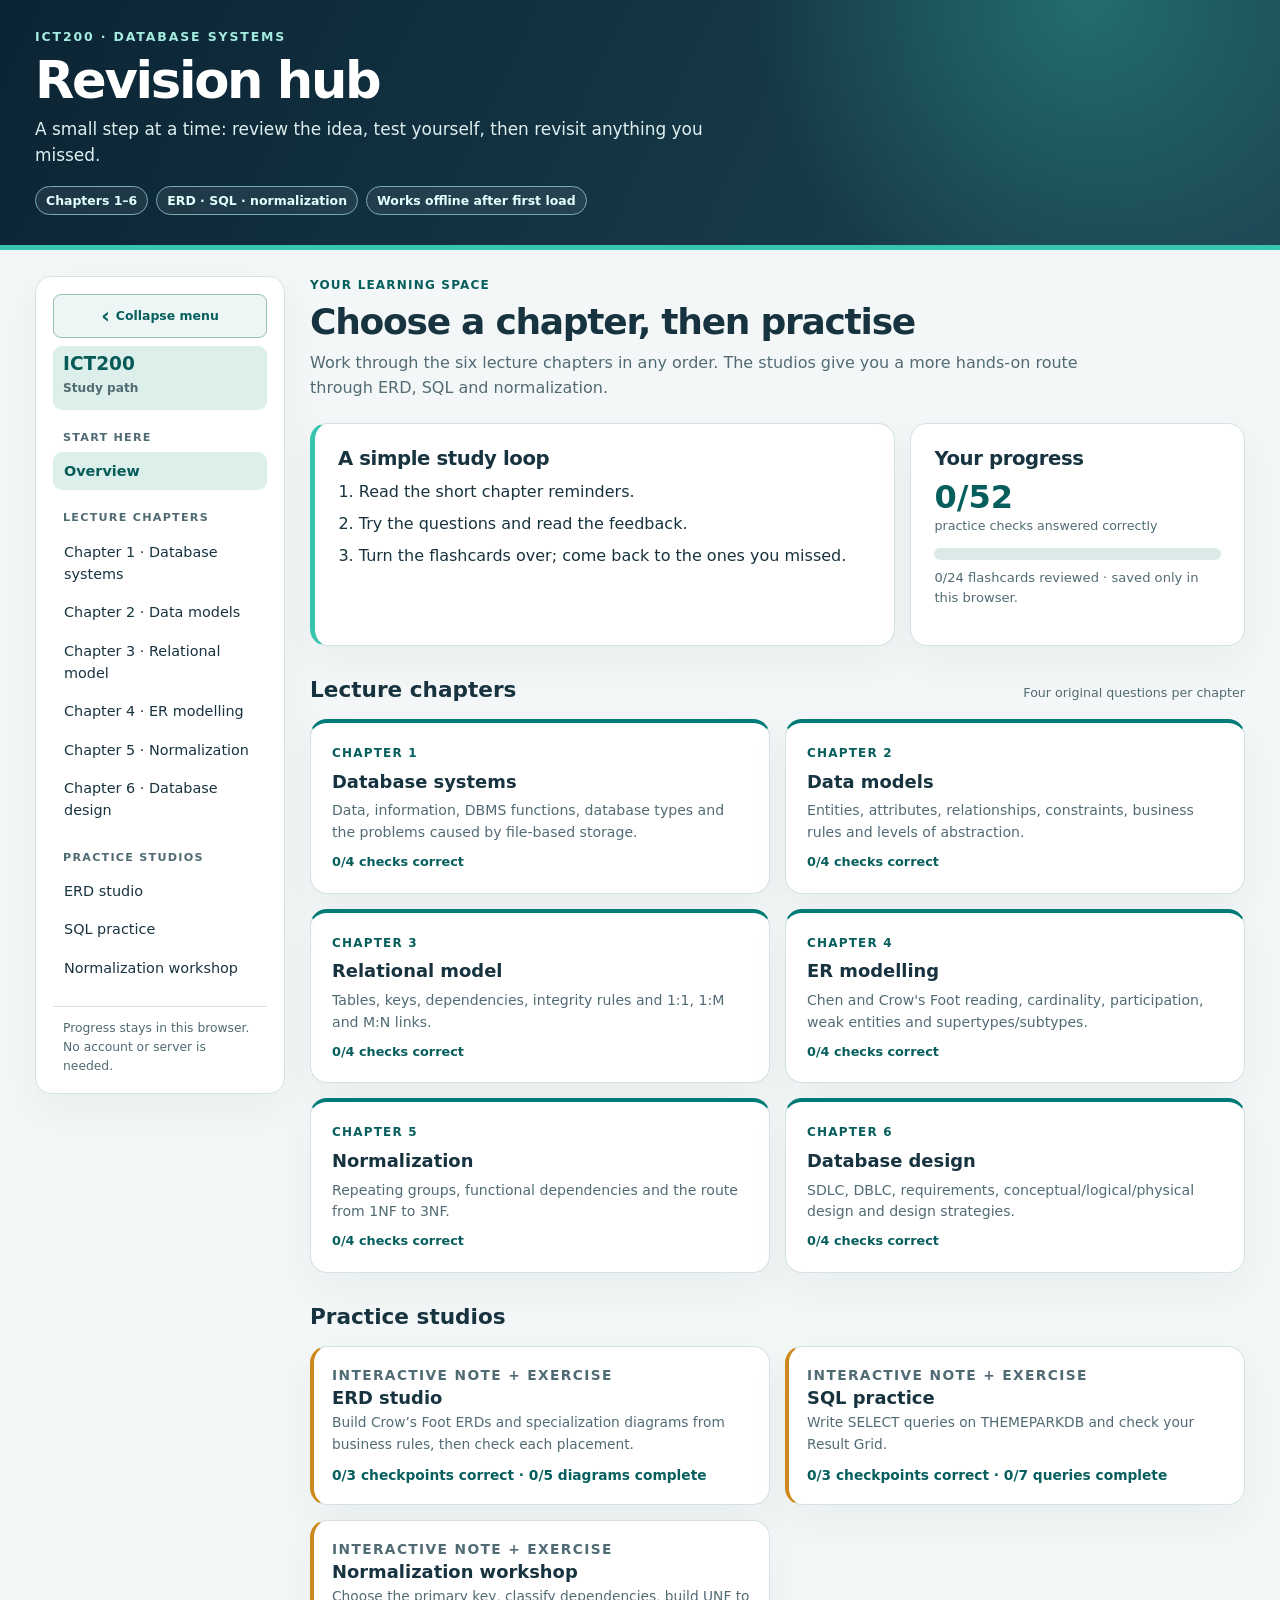
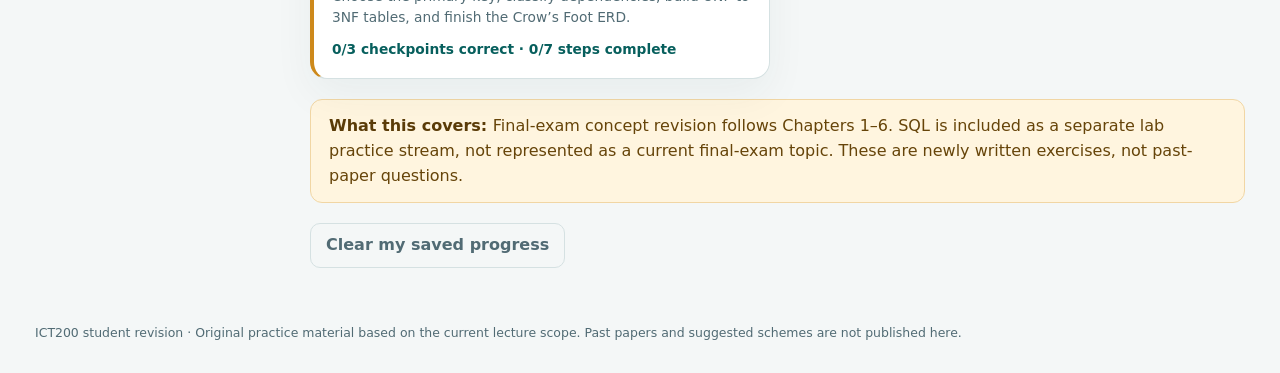
==== commit 2f4bfa20: "Add February 2026 TurQ Water exam walkthrough and ERD Studio exercise" ====
--- a/index.html
+++ b/index.html
@@ -12,6 +12,7 @@
   <link rel="stylesheet" href="normalization-workshop.css">
   <link rel="stylesheet" href="sql-studio.css">
   <script src="content.js" defer></script>
+  <script src="turq-water.js" defer></script>
   <script src="erd-studio.js" defer></script>
   <script src="normalization-model.js" defer></script>
   <script src="normalization-workshop.js" defer></script>
--- a/erd-studio.css
+++ b/erd-studio.css
@@ -265,3 +265,9 @@
   .erd-subtype .erd-field-slot { padding-inline: 5px; }
   .erd-subtype .erd-field { flex-wrap: wrap; font-size: .74rem; gap: 0 4px; }
 }
+
+.exam-records {display:grid;grid-template-columns:repeat(auto-fit,minmax(min(100%,11rem),1fr));gap:.5rem}
+.erd-board:has(.exam-records) > .erd-connector {max-width:34rem;margin:.6rem auto 1rem;padding:0;display:block}
+.erd-board:has(.exam-records) .erd-link-row {grid-template-columns:1fr 1fr 1fr;width:auto}
+.erd-board:has(.exam-records) .erd-first-end .erd-symbol {transform:scaleX(-1)}
+.erd-board:has(.exam-records) :is(.erd-last-end,.erd-line-slot) .erd-symbol {transform:none}
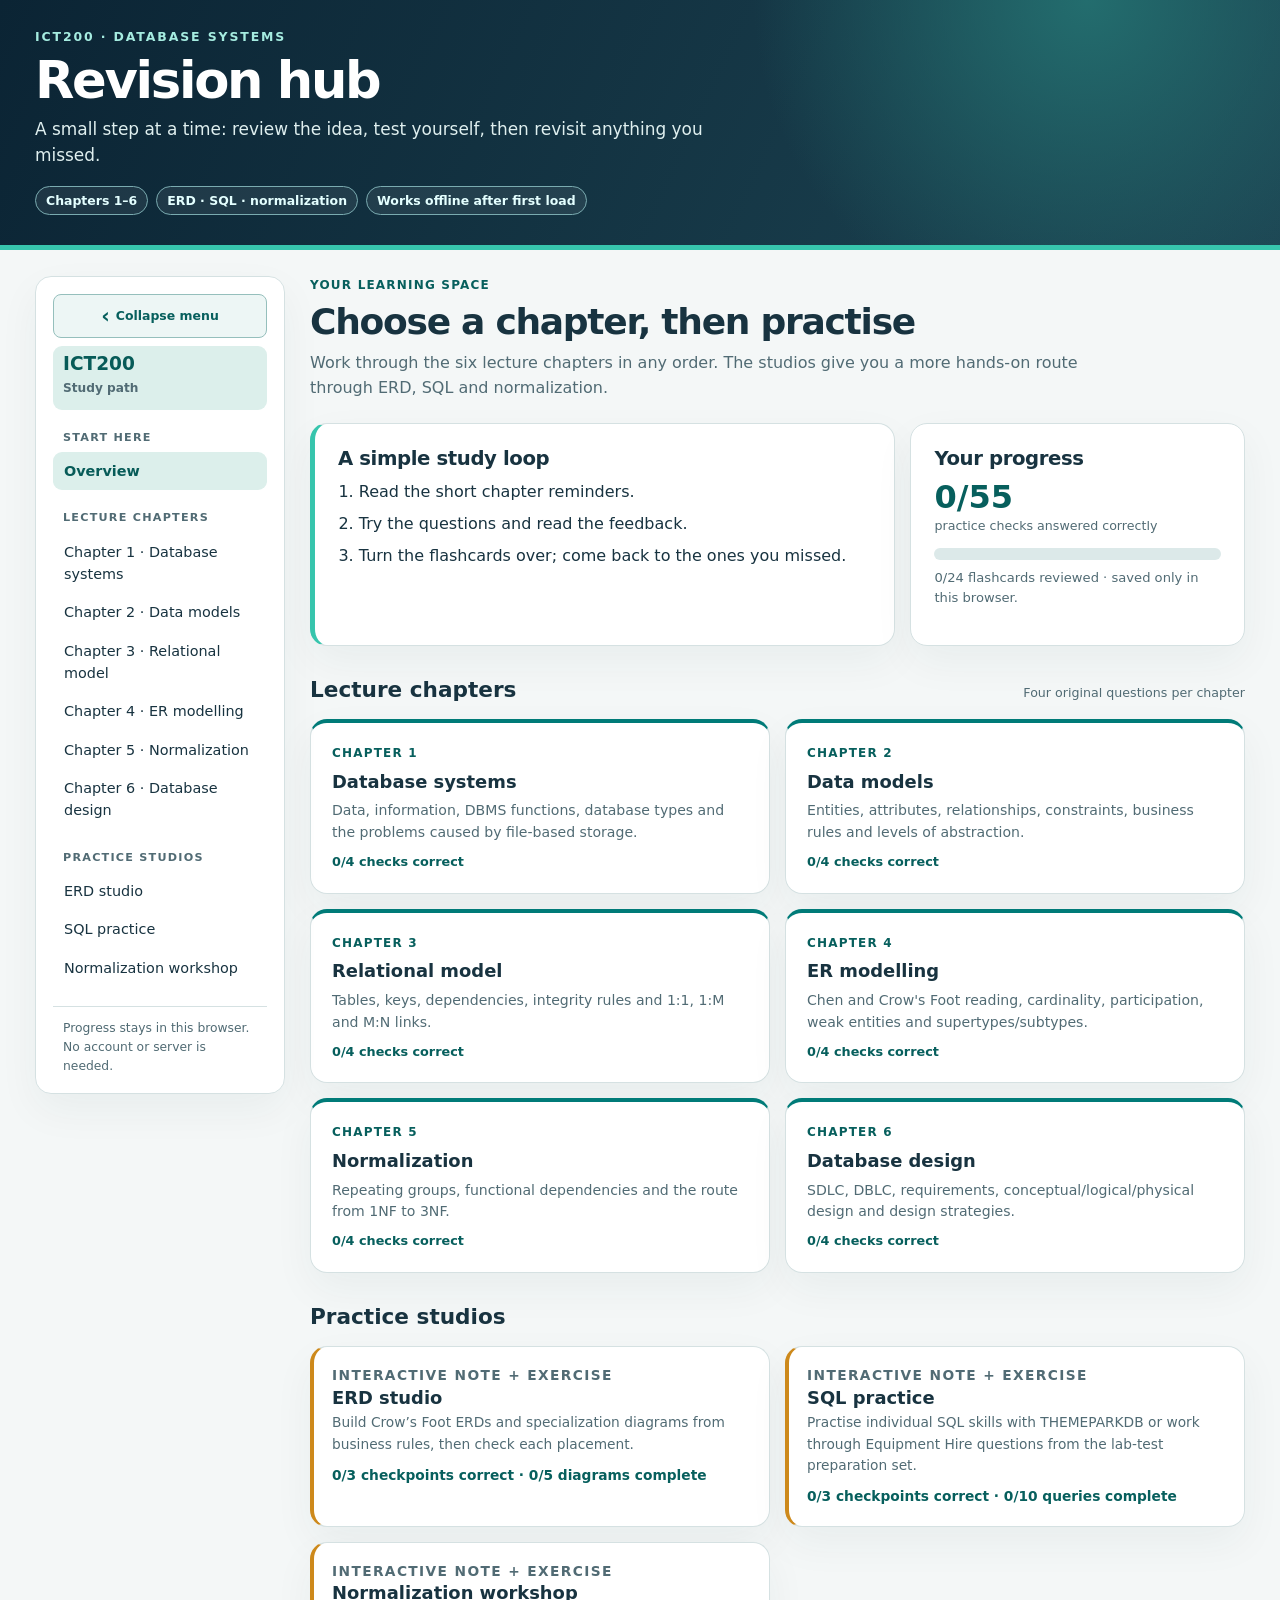
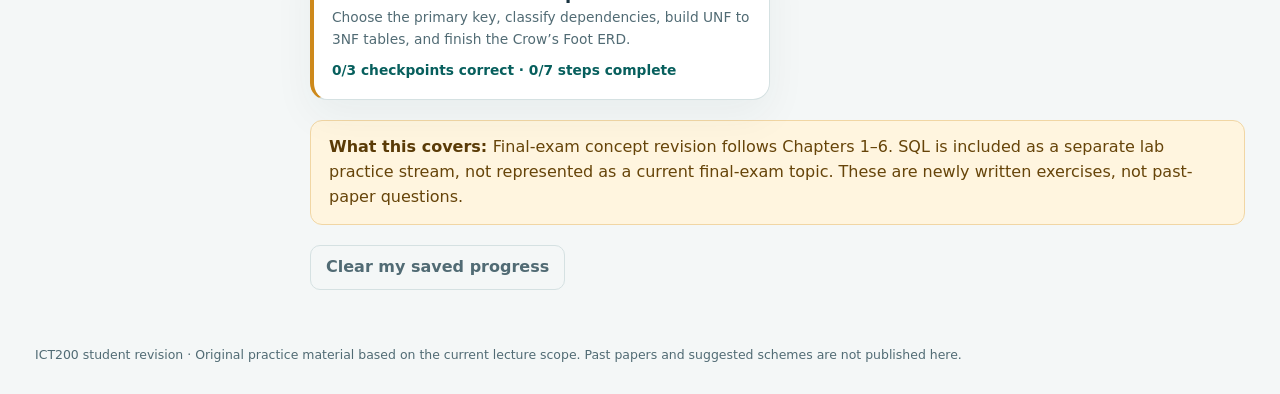
==== commit bbbe7384: "Add guided Equipment Hire SQL practice with MySQL-verified results" ====
--- a/index.html
+++ b/index.html
@@ -9,6 +9,7 @@
   <link rel="manifest" href="manifest.webmanifest">
   <link rel="stylesheet" href="styles.css">
   <link rel="stylesheet" href="erd-studio.css">
+  <link rel="stylesheet" href="erd-navigation.css">
   <link rel="stylesheet" href="normalization-workshop.css">
   <link rel="stylesheet" href="sql-studio.css">
   <script src="content.js" defer></script>
@@ -17,12 +18,15 @@
   <script src="normalization-model.js" defer></script>
   <script src="normalization-workshop.js" defer></script>
   <script src="themepark-sql-data.js" defer></script>
+  <script src="equipment-hire-sql.js" defer></script>
   <script src="sql-studio-content.js" defer></script>
   <script src="sql-studio.js" defer></script>
   <script src="app.js" defer></script>
+  <script src="erd-hub-menu.js" defer></script>
 </head>
 <body>
   <a class="skip-link" href="#main">Skip to content</a>
+  <nav class="erd-hub-nav" aria-label="Revision hub navigation" hidden></nav>
   <header class="masthead">
     <div class="masthead-inner">
       <p class="eyebrow">ICT200 · Database systems</p>
--- a/erd-studio.css
+++ b/erd-studio.css
@@ -4,6 +4,7 @@
 }
 
 .erd-builder [hidden] { display: none !important; }
+.erd-builder-heading { display:flex; align-items:baseline; justify-content:space-between; gap:.5rem 1rem; flex-wrap:wrap; margin-bottom:.65rem; }
 .erd-builder h2 { font-size: 1.45rem; }
 .erd-workspace .erd-title { margin: 22px 0 8px; font-size: 1.2rem; }
 .erd-scenario {
@@ -118,7 +119,6 @@
 }
 .erd-pk .erd-key-tag { color: #185abd; }
 .erd-pk .erd-field-name { text-decoration: underline; text-underline-offset: 2px; font-weight: 750; }
-.erd-slot.erd-accepts { border: 2px dashed var(--teal); padding: 6px 8px; }
 .erd-slot.erd-drop-hover, .erd-slot[aria-pressed="true"] { box-shadow: 0 0 0 3px #30a79c; }
 .erd-slot[data-result="correct"] { outline: 2px solid #20835f; outline-offset: -2px; }
 .erd-slot[data-result="revise"] { outline: 2px solid var(--bad); outline-offset: -2px; }
@@ -266,8 +266,182 @@
   .erd-subtype .erd-field { flex-wrap: wrap; font-size: .74rem; gap: 0 4px; }
 }
 
-.exam-records {display:grid;grid-template-columns:repeat(auto-fit,minmax(min(100%,11rem),1fr));gap:.5rem}
-.erd-board:has(.exam-records) > .erd-connector {max-width:34rem;margin:.6rem auto 1rem;padding:0;display:block}
-.erd-board:has(.exam-records) .erd-link-row {grid-template-columns:1fr 1fr 1fr;width:auto}
-.erd-board:has(.exam-records) .erd-first-end .erd-symbol {transform:scaleX(-1)}
-.erd-board:has(.exam-records) :is(.erd-last-end,.erd-line-slot) .erd-symbol {transform:none}
+.erd-scenario summary { cursor: pointer; font-weight: 650; }
+.erd-scenario[open] summary { margin-bottom: .7rem; }
+.erd-board-exam { overflow-x: auto; max-width: 100%; }
+.exam-canvas {
+  display: grid;
+  min-width: 740px;
+  grid-template-columns: minmax(145px,1fr) minmax(110px,.65fr) minmax(185px,1.25fr) minmax(110px,.65fr) minmax(145px,1fr);
+  grid-template-areas:
+    "PRODUCT_MODEL link0 PRODUCT_UNIT . ."
+    ". . link2 . ."
+    "CUSTOMER link1 RENTAL link3 AGENT"
+    ". hierarchy hierarchy hierarchy .";
+  align-items: start;
+}
+.exam-canvas > .erd-supertype { align-self: stretch; }
+.exam-canvas > [data-record^="PRODUCT_"] { align-self: end; }
+.exam-canvas .erd-hierarchy { grid-area: hierarchy; width: 100%; max-width: none; }
+.exam-canvas .erd-connector {
+  display: flex; flex-direction: column; justify-content: center;
+  align-items: stretch; align-self: start; padding: 0; gap: 0; margin-top: 18px;
+}
+.exam-canvas .erd-connector[data-from="PRODUCT_MODEL"] { align-self: end; margin: 0 0 18px; }
+.exam-canvas .erd-link-row { display: flex; width: 100%; align-items: center; }
+.exam-canvas .erd-link-row .erd-slot { min-width: 0; flex: 1; padding: 1px; min-height: 34px; font-size: .65rem; }
+.exam-canvas .erd-link-row .erd-symbol { width: 100%; height: auto; }
+.exam-canvas .erd-first-end .erd-symbol, .exam-canvas .exam-reverse .erd-last-end .erd-symbol { transform: scaleX(-1); }
+.exam-canvas .erd-last-end .erd-symbol, .exam-canvas .erd-line-slot .erd-symbol,
+.exam-canvas .exam-reverse .erd-first-end .erd-symbol { transform: none; }
+.exam-canvas .exam-reverse .erd-link-row { flex-direction: row-reverse; }
+.exam-canvas .exam-vertical {
+  position: relative; margin: 0; align-items: center;
+}
+.exam-canvas .exam-vertical .erd-verb {
+  position: absolute; top: 50%; left: calc(50% + 25px); transform: translateY(-50%);
+}
+.exam-canvas .exam-vertical .erd-link-row { flex-direction: column; width: 42px; }
+.exam-canvas .exam-vertical .erd-first-end .erd-symbol { transform: rotate(-90deg); }
+.exam-canvas .exam-vertical :is(.erd-last-end,.erd-line-slot) .erd-symbol { transform: rotate(90deg); }
+.exam-canvas .exam-vertical .erd-link-row .erd-slot { flex: none; height: 40px; }
+.exam-canvas .erd-entity { align-content: start; }
+.erd-individual:has(.exam-canvas) .erd-palette { position: static; }
+.erd-workbench:has(.exam-canvas) .erd-palette .erd-tiles { max-height: 8rem; overflow-y: auto; }
+.exam-canvas .erd-connector .erd-slot-status { font-size: .58rem; white-space: nowrap; }
+.exam-canvas .exam-vertical .erd-slot[data-result] .erd-slot-status {
+  position: absolute; right: calc(100% + 4px); top: 50%; transform: translateY(-50%); margin: 0;
+}
+@container (min-width: 940px) {
+  .erd-drag-area:has(.exam-canvas) { display: grid; grid-template-columns: 174px minmax(0,1fr); gap: 10px; align-items: start; }
+  .erd-individual:has(.exam-canvas) .erd-palette { position: sticky; top: 8px; max-height: 90vh; overflow-y: auto; }
+  .erd-drag-area .erd-board-exam { margin-top: 0; }
+}
+
+/* Keep the bank short enough to use beside the drawing. */
+.erd-palette { padding: 9px; }
+.erd-bank-heading, .erd-hint-switch, .erd-group-label { display:flex; align-items:center; }
+.erd-bank-heading { justify-content:space-between; gap:.5rem; flex-wrap:wrap; }
+.erd-bank-heading h4 { margin:0; }
+.erd-hint-switch { gap:.35rem; min-height:28px; font-size:.78rem; cursor:pointer; }
+.erd-hint-switch input { width:1rem; height:1rem; margin:0; accent-color:var(--teal-dark); }
+.erd-group-label { flex-wrap:wrap; gap:.3rem .55rem; margin:.35rem 0; font-size:.76rem; color:var(--muted); }
+.erd-group-select, .erd-attribute-search {
+  min-width:0; max-width:100%; border:1px solid #9aafb3; border-radius:5px;
+  background:white; color:var(--ink); font:inherit; font-size:.81rem; min-height:30px; padding:3px 6px;
+}
+.erd-attribute-search { width:100%; margin:.15rem 0 .3rem; }
+.erd-palette .erd-tiles { margin-top:5px; gap:4px; align-items:stretch; padding:2px; }
+.erd-workbench:has(.exam-canvas) .erd-palette .erd-tiles { max-height:clamp(10rem,30vh,18rem); }
+.erd-palette .erd-tile {
+  display:inline-flex; flex-direction:row; align-items:center; gap:.3rem; justify-content:flex-start;
+  min-height:29px; padding:3px 6px; border-radius:5px; font-size:.76rem; line-height:1.2;
+}
+.erd-palette .erd-tile .erd-symbol { width:30px; height:17px; flex:none; color:inherit; }
+.erd-palette .erd-tile[aria-pressed="true"] { outline:2px solid var(--ink); outline-offset:-2px; }
+.erd-palette .erd-tile:focus-visible { outline:3px solid #9b4900; outline-offset:-2px; }
+.erd-palette .erd-target-actions { gap:3px; margin-top:4px; }
+.erd-palette .erd-target-actions .button { padding:3px 6px; min-height:27px; }
+.erd-palette :is(.erd-selection,.erd-no-matches) { font-size:.75rem; margin:.3rem 0 0; }
+.erd-individual .erd-attribute-rows { gap:2px; }
+.erd-individual .erd-attribute-row { padding:1px 2px; }
+.erd-individual :is(.erd-attribute-name,.erd-key-chip,.erd-remove-attribute) { min-height:26px; }
+.erd-individual .erd-attribute-drop { min-height:30px; padding:3px 6px; }
+.erd-individual .erd-entity { gap:3px; padding:4px; }
+@media (pointer:coarse) {
+  .erd-palette .erd-tile, .erd-group-select, .erd-attribute-search, .erd-hint-switch { min-height:36px; }
+  .erd-individual :is(.erd-attribute-name,.erd-key-chip,.erd-remove-attribute) { min-height:32px; }
+}
+[data-hints="on"] :is([data-ink="entity"],[data-ink="PK"]) { --tile-ink:#185abd; --tile-tint:#eaf1fd; }
+[data-hints="on"] [data-ink="attribute"] { --tile-ink:#006b58; --tile-tint:#e7f5ef; }
+[data-hints="on"] :is([data-ink="subtype"],[data-ink="line"]) { --tile-ink:#7030a0; --tile-tint:#f1eaf8; }
+[data-hints="on"] :is([data-ink="FK"],[data-ink="end"],[data-ink="category"]) { --tile-ink:#a44200; --tile-tint:#fff0de; }
+[data-hints="on"] [data-ink="bars"] { --tile-ink:#ad1958; --tile-tint:#fce9f1; }
+.erd-workbench .erd-palette .erd-tile, .erd-workbench .erd-slot[data-filled="true"] {
+  color:var(--tile-ink,#293f49); background:var(--tile-tint,#f5f6f7);
+}
+.erd-workbench .erd-slot[data-filled="true"] .erd-symbol { color:inherit; }
+.erd-workbench .erd-name-slot[data-filled="true"] { color:white; background:var(--tile-ink,#354a54); }
+.erd-workbench .erd-attribute-row .erd-attribute-name { color:var(--tile-ink,#293f49); }
+.erd-workbench[data-hints="off"] :is(.erd-key-chip,.erd-role-value,.erd-discriminator-label,.erd-verb,.erd-attribute-drop) { color:#384953; }
+.erd-workbench[data-hints="off"] .erd-key-chip { background:#edf0f1; }
+.erd-workbench[data-hints="off"] .erd-stem,
+.erd-workbench[data-hints="off"] .erd-branch::before,
+.erd-workbench[data-hints="off"] .erd-branch::after { border-color:#58636a; }
+
+.erd-workbench {
+  --studio-label:.875rem;
+  --studio-caption:.75rem;
+  --target-outline:#334e66;
+}
+.erd-workbench :is(.erd-hint-switch,.erd-group-label,.erd-group-select,.erd-attribute-search,
+  .erd-selection,.erd-no-matches,.erd-tiles .erd-tile,.erd-target-actions .button,
+  .erd-attribute-row .erd-attribute-name,.erd-attribute-drop) { font-size:var(--studio-label); }
+.erd-palette .erd-tile { min-height:34px; padding:4px 8px; line-height:1.25; }
+.erd-palette .erd-tiles { gap:5px; }
+.erd-palette .erd-tile:is([aria-pressed="true"],[data-moving]) {
+  outline:2px solid var(--target-outline); outline-offset:-2px;
+}
+.erd-tile:is([aria-pressed="true"],[data-moving])::before {
+  content:""; width:.42rem; height:.42rem; border-radius:50%; background:currentColor; flex:none;
+}
+.erd-slot.erd-accepts,.erd-individual :is(.erd-attribute-target,.erd-key-target,.erd-drag-target) {
+  outline:2px dashed var(--target-outline); outline-offset:-2px;
+}
+.erd-workbench[data-dragging] :is(.erd-accepts,.erd-key-target,.erd-attribute-target):not(.erd-drag-target) { outline:none; }
+.erd-workbench .erd-drop-hover { outline:3px solid var(--target-outline); outline-offset:-3px; }
+.erd-workbench :is(button,select,input,summary):focus-visible,
+.erd-board button:focus { outline:3px solid #985000; outline-offset:1px; }
+.erd-workbench .erd-attribute-status {
+  font-size:var(--studio-caption); font-weight:650; padding-inline:3px; color:var(--bad);
+}
+.erd-attribute-row[data-result="correct"] .erd-attribute-status { color:var(--good); }
+.erd-workbench .erd-review-jump {
+  border:0; padding:.2rem 0; background:transparent; color:var(--ink); font:inherit;
+  font-weight:650; text-decoration:underline; text-underline-offset:.18em; text-align:left; cursor:pointer;
+}
+.erd-feedback h4 { margin:.85rem 0 .2rem; }
+.erd-feedback .erd-review-item p { margin:0; }
+.erd-review-more { margin-top:.8rem; }
+.erd-review-more summary { cursor:pointer; font-weight:650; }
+.erd-review-more .erd-review-item { margin:.55rem 0; }
+.erd-sr-only { position:absolute; width:1px; height:1px; overflow:hidden; clip-path:inset(50%); white-space:nowrap; }
+.erd-studio-page { background:#f7f3eb; }
+.erd-studio-page .masthead { display:none; }
+.erd-studio-page .shell {
+  display:block; max-width:none; padding:0 clamp(.8rem,3vw,4rem) 3rem;
+}
+.erd-studio-page .sidebar { display:none; }
+.erd-studio-page .erd-builder { min-width:0; }
+.erd-library-title,.erd-workspace h1.erd-title {
+  margin:.45rem 0 1.2rem; font:600 clamp(1.875rem,3vw,2.125rem)/1.15 Georgia,serif; color:#172e46;
+}
+.erd-collection { display:grid; grid-template-columns:minmax(12rem,1fr) 3fr; gap:1.5rem;
+  padding:1rem 0; border-top:1px solid #bdb3a4; }
+.erd-collection h2 { margin:.3rem 0; font:600 1.375rem/1.3 Georgia,serif; }
+.erd-collection ul { list-style:none; margin:0; padding:0; }
+.erd-collection li+li { border-top:1px solid #d8cfc1; }
+.erd-collection a { display:grid; padding:.65rem; color:#172e46; text-decoration:none; }
+.erd-collection a:hover,.erd-collection a:focus-visible { background:#eee7da; }
+.erd-collection small,.erd-question-source { color:#864625; font-size:.9375rem; font-weight:650; }
+.erd-question-nav,.erd-part-nav { display:flex; flex-wrap:wrap; align-items:center; gap:.45rem 1rem; margin:.5rem 0 1rem; }
+.erd-question-nav a,.erd-part-nav a { color:#172e46; text-underline-offset:.2em; padding:.3rem 0; }
+.erd-question-nav a:first-child { margin-right:auto; }
+.erd-part-nav [aria-current] { font-weight:750; text-decoration-thickness:3px; }
+.erd-refresher { padding:1rem 0; border-top:1px solid #bdb3a4; }
+.erd-refresher summary { font-weight:650; cursor:pointer; }
+.erd-workspace .erd-scenario { font-size:1.0625rem; line-height:1.6; }
+.erd-workspace .erd-board-hierarchy .erd-hierarchy { max-width:60rem; }
+@container (min-width: 940px) {
+  .erd-drag-area,.erd-drag-area:has(.exam-canvas) {
+    display:grid; grid-template-columns:clamp(12rem,16%,16rem) minmax(0,1fr); gap:1rem; align-items:start;
+  }
+  .erd-drag-area .erd-board { margin-top:0; }
+}
+@media (max-width:650px) {
+  .erd-collection { grid-template-columns:1fr; gap:.3rem; }
+  .erd-question-nav a:first-child { flex-basis:100%; }
+}
+@media (pointer:coarse) {
+  .erd-palette .erd-tile,.erd-group-select,.erd-hint-switch { min-height:40px; }
+}
--- a/erd-navigation.css
+++ b/erd-navigation.css
@@ -0,0 +1,86 @@
+:root { --erd-hub-height:3.25rem; }
+.erd-hub-nav {
+  position:sticky; top:0; z-index:10; display:flex; flex-wrap:nowrap; align-items:center;
+  gap:clamp(.5rem,2vw,1.5rem); height:var(--erd-hub-height); margin:0;
+  padding:0 clamp(.8rem,3vw,4rem); box-sizing:border-box;
+  background:#fffdf9; color:#172e46; border-bottom:1px solid #cfc5b6;
+  font:600 .9375rem/1.3 system-ui,Arial,sans-serif;
+}
+.erd-hub-nav[hidden],#erd-hub-destinations[hidden] { display:none; }
+.erd-hub-nav a {
+  color:inherit; font:inherit; border:0; padding:0; border-radius:0; background:transparent;
+  text-decoration:underline; text-underline-offset:.18em;
+}
+.erd-hub-nav .erd-hub-context { margin-left:auto; text-align:right; }
+.erd-hub-nav > button {
+  flex:none; min-height:2.6rem; padding:.3rem .65rem; cursor:pointer; font:inherit;
+  color:#172e46; background:white; border:1px solid #8193a4; border-radius:.3rem;
+}
+.erd-hub-nav > button::after {
+  content:""; display:inline-block; width:.42em; height:.42em; margin:0 .1em .18em .5em;
+  border:solid currentColor; border-width:0 2px 2px 0; transform:rotate(45deg);
+}
+.erd-hub-nav > button[aria-expanded="true"]::after { transform:rotate(225deg); margin-bottom:0; }
+.erd-hub-nav > button[aria-expanded="true"] { background:#172e46; color:white; }
+#erd-hub-destinations {
+  position:absolute; top:100%; left:clamp(.8rem,3vw,4rem); z-index:1;
+  box-sizing:border-box; width:min(41rem,calc(100% - 1.6rem)); max-height:calc(90dvh - var(--erd-hub-height));
+  display:grid; grid-template-columns:3fr 2fr; gap:.4rem 1rem; overflow:auto; overscroll-behavior:contain;
+  padding:.75rem; background:#fffdf9; border:1px solid #a9b4bc; border-radius:.4rem; box-shadow:0 6px 20px #172e4626;
+}
+#erd-hub-destinations > a { grid-column:1/-1; }
+#erd-hub-destinations a,#erd-hub-destinations strong { display:block; padding:.6rem; }
+#erd-hub-destinations strong { color:#854a2d; }
+#erd-hub-destinations a { text-decoration:none; border-radius:.25rem; }
+#erd-hub-destinations a:hover,#erd-hub-destinations a:focus-visible { background:#eee8dc; }
+.erd-hub-nav :focus-visible { outline:3px solid #a85b21; outline-offset:-2px; }
+@media (max-width:520px) {
+  #erd-hub-destinations { grid-template-columns:1fr; }
+}
+.erd-topbar {
+  position:sticky; top:var(--erd-hub-height); z-index:5; display:flex; flex-wrap:nowrap; align-items:center;
+  gap:.65rem; padding:.3rem .45rem; margin:0 0 1rem;
+  background:#172e46; color:white; border-radius:.45rem;
+  font:600 .9375rem/1.35 system-ui,Arial,sans-serif;
+}
+.erd-topbar > span {
+  flex:1; min-width:0; white-space:nowrap; overflow:hidden; text-overflow:ellipsis;
+}
+.erd-topbar > button {
+  display:inline-flex; align-items:center; gap:.5rem; flex:none; min-height:2.75rem;
+  padding:.3rem .65rem; background:transparent; color:white; border:1px solid #8193a4;
+  border-radius:.3rem; font:inherit; cursor:pointer;
+}
+.erd-topbar > button::after {
+  content:""; width:.45em; height:.45em; border:solid currentColor; border-width:0 2px 2px 0;
+  transform:rotate(45deg) translateY(-.12em);
+}
+.erd-topbar > button[aria-expanded="true"] { background:white; color:#172e46; }
+.erd-topbar > button[aria-expanded="true"]::after { transform:rotate(225deg); }
+.erd-menu-panel {
+  position:absolute; top:calc(100% + 3px); left:0; width:min(23rem,100%);
+  max-height:min(26rem,55dvh); overflow:auto; overscroll-behavior:contain;
+  padding:.45rem; border:1px solid #a9b4bc; border-radius:.4rem;
+  background:#fffdf9; color:#172e46; box-shadow:0 6px 20px #172e4626;
+}
+.erd-menu-panel[hidden] { display:none; }
+#erd-step-list { left:auto; right:0; }
+.erd-menu-panel strong { display:block; padding:.7rem .6rem .2rem; color:#854a2d; }
+.erd-menu-panel a {
+  display:block; padding:.6rem; color:#172e46; font:inherit; font-weight:450;
+  border:0; border-radius:.25rem; text-decoration:none; background:transparent;
+}
+.erd-menu-panel a:hover { background:#eee8dc; }
+.erd-menu-panel a[aria-current] { color:#172e46; background:#e5ebef; font-weight:700; }
+.erd-menu-panel a[aria-current]::before { content:"✓ "; }
+.erd-topbar :focus-visible { outline:3px solid #d9863e; outline-offset:-3px; }
+#lesson .step { scroll-margin-top:calc(var(--erd-hub-height) + 4.25rem); }
+@media (max-width:520px) {
+  .erd-topbar > span {
+    white-space:normal; display:-webkit-box; -webkit-line-clamp:2; -webkit-box-orient:vertical;
+  }
+}
+@container (min-width:731px) {
+  .erd-workbench.erd-individual .erd-palette { top:calc(var(--erd-hub-height) + 4rem); max-height:calc(100dvh - var(--erd-hub-height) - 4.5rem); overflow:auto; }
+}
+@media print { .erd-hub-nav,.erd-topbar { display:none; } }
--- a/sql-studio.css
+++ b/sql-studio.css
@@ -6,6 +6,24 @@
   color: var(--teal-dark);
   font-size: .86rem;
   font-weight: 750;
+}
+.sql-set-nav { display:flex; flex-wrap:wrap; gap:.4rem; padding-bottom:1rem; }
+.sql-set-nav a { padding:.55rem .8rem; border:1px solid #a4bbbf; border-radius:6px; color:var(--ink); }
+.sql-set-nav a[aria-current] { color:white; background:var(--navy); text-decoration:none; }
+.sql-references { min-width:0; }
+.sql-references img { display:block; width:100%; height:auto; margin:.75rem 0; }
+.sql-references .sql-schema-table { min-width:0; }
+.sql-guided-question .sql-schema-list { grid-template-columns:1fr; }
+.sql-guided-question .sql-task { align-self:start; min-width:0; }
+.sql-task .sql-grid { margin-top:.75rem; }
+.sql-task .sql-grid td { white-space:normal; }
+.sql-guidance p { margin:.6rem 0; }
+.sql-worked { padding:1rem; overflow:auto; color:#dbefef; background:#152231; border-radius:.4rem; font: .95rem/1.55 Consolas,monospace; }
+.sql-worked .sql-keyword { color:#d9aaff; }
+.sql-worked .sql-string { color:#ffca9f; }
+.sql-worked .sql-number { color:#9ae6be; }
+@container (min-width:46rem) {
+  .sql-guided-question { display:grid; grid-template-columns:minmax(0,1.5fr) minmax(0,1fr); gap:1rem; }
 }
 .sql-select-label, .sql-editor-label {
   display: block;
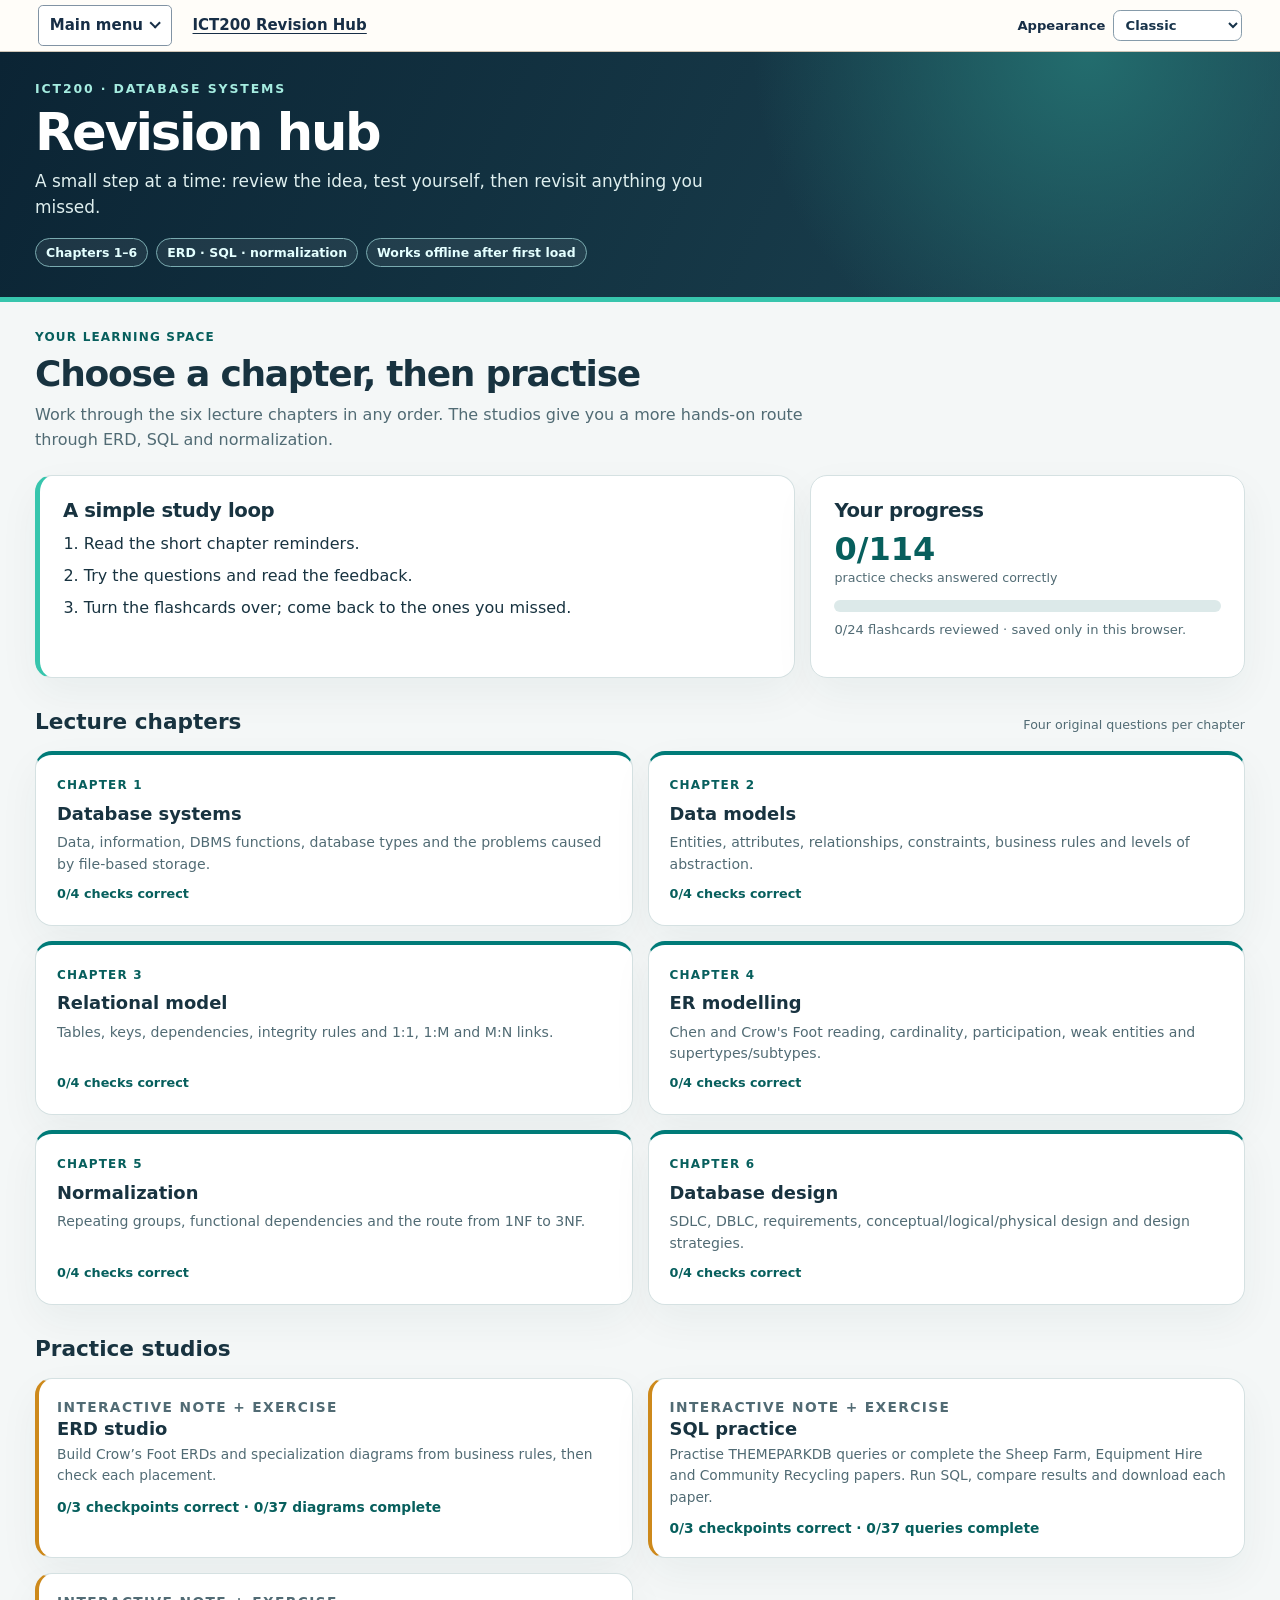
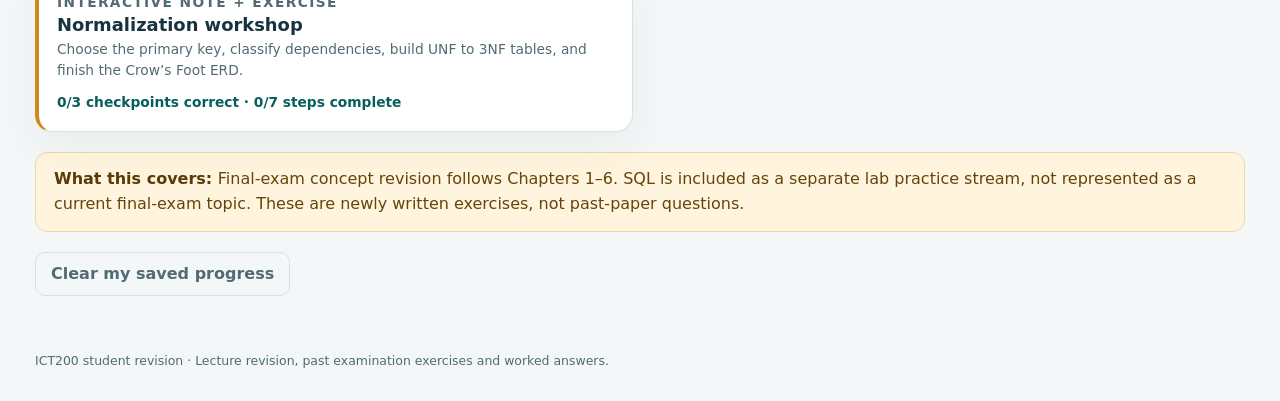
==== commit d56ca97e: "Publish past-exam ERD practice, complete SQL papers and shared reading styles" ====
--- a/index.html
+++ b/index.html
@@ -14,16 +14,16 @@
   <link rel="stylesheet" href="sql-studio.css">
   <script src="content.js" defer></script>
   <script src="turq-water.js" defer></script>
-  <script src="erd-studio.js" defer></script>
+  <script defer src="exam-archive-data.js"></script><script defer src="exam-evidence.js"></script><script defer src="exam-archive.js"></script><script src="erd-studio.js" defer></script>
   <script src="normalization-model.js" defer></script>
   <script src="normalization-workshop.js" defer></script>
   <script src="themepark-sql-data.js" defer></script>
-  <script src="equipment-hire-sql.js" defer></script>
+  <script src="sql-practice-sets.js" defer></script>
   <script src="sql-studio-content.js" defer></script>
   <script src="sql-studio.js" defer></script>
   <script src="app.js" defer></script>
   <script src="erd-hub-menu.js" defer></script>
-</head>
+<link rel="stylesheet" href="hub-night.css"><link rel="stylesheet" href="hub-layout.css"><script defer src="hub-layout.js"></script></head>
 <body>
   <a class="skip-link" href="#main">Skip to content</a>
   <nav class="erd-hub-nav" aria-label="Revision hub navigation" hidden></nav>
@@ -55,6 +55,6 @@
       <div id="app" aria-live="polite"></div>
     </main>
   </div>
-  <footer class="footer">ICT200 student revision · Original practice material based on the current lecture scope. Past papers and suggested schemes are not published here.</footer>
+  <footer class="footer">ICT200 student revision · Lecture revision, past examination exercises and worked answers.</footer>
 </body>
 </html>
--- a/hub-night.css
+++ b/hub-night.css
@@ -0,0 +1,167 @@
+@media screen{
+html[data-look=night]{--navy:#d0e5f2;--navy2:#cfe7f0;--teal:#c9f3f2;--teal-dark:#cbf4f3;--mint:#bfede6;--ink:#d2e5ee;--muted:#d3dde0;--line:#567d81;--paper:#1a1e23;--wash:#1b2525;--amber:#f2dec4;--amber-bg:#54421b;--good:#c9f3e5;--good-bg:#1e512f;--bad:#ebc5c5;--bad-bg:#53241a;--shadow:0 16px 42px #5676810d}
+html[data-look=night] :focus-visible{outline:3px solid #817256}
+html[data-look=night] .skip-link{background:#1a1e23}
+html[data-look=night] .masthead{color:#c2c7cb;background:radial-gradient(circle at 85% 0,#246f70 0,transparent 30%),linear-gradient(115deg,#265777,#275d70)}
+html[data-look=night] .eyebrow{color:#adeee3}
+html[data-look=night] .lead{color:#b8dcdc}
+html[data-look=night] .masthead-meta span{border:1px solid #567d81;color:#a5ecec;background:#1a1e2312}
+html[data-look=night] .sidebar a:hover{background:#152b28}
+html[data-look=night] .sidebar a[aria-current=page]{background:#152e29;color:#cbf4f3}
+html[data-look=night] .chapter-tile:hover,html[data-look=night] .module-tile:hover{border-color:#56817d}
+html[data-look=night] .module-tile{border-left:4px solid #817056}
+html[data-look=night] .progress-track{background:#1a2929}
+html[data-look=night] .progress-fill{background:linear-gradient(90deg,#237069,#206554)}
+html[data-look=night] .button{color:#c2c7cb}
+html[data-look=night] .button.secondary{background:#1a1e23;border-color:#56817d}
+html[data-look=night] .button.secondary:hover{background:#152c26}
+html[data-look=night] .note-strip{border:1px solid #817156;color:#f4e4ca}
+html[data-look=night] .note-strip strong{color:#f4e5cb}
+html[data-look=night] .flashcard{background:#122f2a;border:1px solid #56817d}
+html[data-look=night] .flashcard.is-flipped{background:#1a3953;border-color:#567381}
+html[data-look=night] .choice{background:#192525}
+html[data-look=night] .choice:hover{border-color:#56817c}
+html[data-look=night] .fill-answer{border:1px solid #567a81}
+html[data-look=night] .feedback.good{border:1px solid #568166}
+html[data-look=night] .feedback.bad{border:1px solid #815b56}
+html[data-look=night] .step-number{color:#c2c7cb}
+@media (max-width:940px){}
+@media (max-width:640px){}
+@media (prefers-reduced-motion:reduce){}
+html[data-look=night] .sidebar-toggle{border:1px solid #56817d;background:#152b28}
+@media  (min-width: 941px) {}
+@media  (max-width: 940px) {}
+@media  (max-width:640px) {}
+html[data-look=night] .erd-scenario{background:#152b28}
+html[data-look=night] .erd-filter,html[data-look=night] .erd-tile,html[data-look=night] .erd-slot{border:1px solid #567a81}
+html[data-look=night] .erd-filter[aria-pressed="true"],html[data-look=night] .erd-tile[aria-pressed="true"]{background:#152e29}
+html[data-look=night] .erd-board{background-color:#132c25;background-image:radial-gradient(#1c2b29 1px, transparent 1px)}
+html[data-look=night] .erd-entity{border:1px solid #567481;background:#1a1e23;box-shadow:0 3px 8px #56778110}
+html[data-look=night] .erd-slot{border:1px dashed #567a81}
+html[data-look=night] .erd-name-slot[data-filled="true"]{background:#255d74;color:#c2c7cb}
+html[data-look=night] .erd-supertype .erd-name-slot[data-filled="true"]{background:#223f6a}
+html[data-look=night] .erd-subtype .erd-name-slot[data-filled="true"]{background:#4b226b}
+html[data-look=night] .erd-key-tag{color:#f3d7c5}
+html[data-look=night] .erd-pk .erd-key-tag{color:#c0d4f2}
+html[data-look=night] .erd-slot.erd-drop-hover,html[data-look=night] .erd-slot[aria-pressed="true"]{box-shadow:0 0 0 3px #56817d}
+html[data-look=night] .erd-slot[data-result="correct"]{outline:2px solid #568171}
+html[data-look=night] .erd-slot[data-result="missing"]{outline:2px dashed #816e56}
+html[data-look=night] .erd-slot:focus-visible{outline:3px solid #816f56}
+html[data-look=night] .erd-slot[data-result="missing"] .erd-slot-status{color:#f4e4ca}
+html[data-look=night] .erd-stem,html[data-look=night] .erd-branch::before,html[data-look=night] .erd-branch::after{border-left:2px solid #6e5681}
+html[data-look=night] .erd-discriminator-label{color:#caf4ec}
+html[data-look=night] .erd-category-slot .erd-symbol{color:#f3d7c5}
+html[data-look=night] .erd-bars-slot .erd-symbol{color:#f2c1d6}
+html[data-look=night] .erd-branch::after{border-top:2px solid #6e5681;border-right:2px solid #6e5681}
+html[data-look=night] .erd-role-value{color:#caf4ec}
+html[data-look=night] .erd-individual .erd-attribute-row{background:#172828}
+html[data-look=night] .erd-individual .erd-attribute-name[aria-pressed="true"]{background:#152e29}
+html[data-look=night] .erd-individual .erd-primary{color:#c4d8f3;background:#1a2f53}
+html[data-look=night] .erd-individual .erd-foreign{color:#f3dcc8;background:#543a1b}
+html[data-look=night] .erd-individual .erd-attribute-drop{border-color:#567f81}
+html[data-look=night] .erd-individual .erd-drop-hover{background:#152e29}
+html[data-look=night] .erd-individual .erd-attribute-row[data-result="correct"]{border-color:#56816f}
+html[data-look=night] .erd-group-select,html[data-look=night] .erd-attribute-search{border:1px solid #567a81;background:#1a1e23}
+html[data-look=night] .erd-palette .erd-tile:focus-visible{outline:3px solid #816a56}
+@media  (pointer:coarse) {}
+html[data-look=night] [data-hints="on"] :is([data-ink="entity"],[data-ink="PK"]){--tile-ink:#c0d4f2;--tile-tint:#1a2f53}
+html[data-look=night] [data-hints="on"] [data-ink="attribute"]{--tile-ink:#caf4ec;--tile-tint:#132e22}
+html[data-look=night] [data-hints="on"] :is([data-ink="subtype"],[data-ink="line"]){--tile-ink:#dcc5ed;--tile-tint:#371c53}
+html[data-look=night] [data-hints="on"] :is([data-ink="FK"],[data-ink="end"],[data-ink="category"]){--tile-ink:#f3d7c5;--tile-tint:#543a1b}
+html[data-look=night] [data-hints="on"] [data-ink="bars"]{--tile-ink:#f2c1d6;--tile-tint:#531a32}
+html[data-look=night] .erd-workbench .erd-palette .erd-tile,html[data-look=night] .erd-workbench .erd-slot[data-filled="true"]{color:var(--tile-ink,#d6e2e8);background:var(--tile-tint,#1b2025)}
+html[data-look=night] .erd-workbench .erd-name-slot[data-filled="true"]{color:#c2c7cb;background:var(--tile-ink,#28373f)}
+html[data-look=night] .erd-workbench .erd-attribute-row .erd-attribute-name{color:var(--tile-ink,#d6e2e8)}
+html[data-look=night] .erd-workbench[data-hints="off"] :is(.erd-key-chip,.erd-role-value,.erd-discriminator-label,.erd-verb,.erd-attribute-drop){color:#d7dfe4}
+html[data-look=night] .erd-workbench[data-hints="off"] .erd-key-chip{background:#1b2326}
+html[data-look=night] .erd-workbench[data-hints="off"] .erd-stem,html[data-look=night] .erd-workbench[data-hints="off"] .erd-branch::before,html[data-look=night] .erd-workbench[data-hints="off"] .erd-branch::after{border-color:#567081}
+html[data-look=night] .erd-workbench{--target-outline:#566c81}
+html[data-look=night] .erd-workbench :is(button,select,input,summary):focus-visible,html[data-look=night] .erd-board button:focus{outline:3px solid #816c56}
+html[data-look=night] .erd-studio-page{background:#2e2512}
+html[data-look=night] .erd-library-title,html[data-look=night] .erd-workspace h1.erd-title{color:#d0e0f0}
+html[data-look=night] .erd-collection{border-top:1px solid #816f56}
+html[data-look=night] .erd-collection li+li{border-top:1px solid #817056}
+html[data-look=night] .erd-collection a{color:#d0e0f0}
+html[data-look=night] .erd-collection a:hover,html[data-look=night] .erd-collection a:focus-visible{background:#2e2515}
+html[data-look=night] .erd-collection small,html[data-look=night] .erd-question-source{color:#f0d5c7}
+html[data-look=night] .erd-question-nav a,html[data-look=night] .erd-part-nav a{color:#d0e0f0}
+html[data-look=night] .erd-refresher{border-top:1px solid #816f56}
+@media  (max-width:650px) {}
+@media  (pointer:coarse) {}
+html[data-look=night] .erd-hub-nav{background:#523f1a;color:#d0e0f0;border-bottom:1px solid #816f56}
+html[data-look=night] .erd-hub-nav > button{color:#d0e0f0;background:#1a1e23;border:1px solid #566c81}
+html[data-look=night] .erd-hub-nav > button[aria-expanded="true"]{background:#264c73;color:#c2c7cb}
+html[data-look=night] #erd-hub-destinations{background:#523f1a;border:1px solid #566e81;box-shadow:0 6px 20px #566b8126}
+html[data-look=night] #erd-hub-destinations strong{color:#edd5c9}
+html[data-look=night] #erd-hub-destinations a:hover,html[data-look=night] #erd-hub-destinations a:focus-visible{background:#2d2516}
+html[data-look=night] .erd-hub-nav :focus-visible{outline:3px solid #816856}
+@media  (max-width:520px) {}
+html[data-look=night] .erd-topbar{background:#264c73;color:#c2c7cb}
+html[data-look=night] .erd-topbar > button{color:#c2c7cb;border:1px solid #566c81}
+html[data-look=night] .erd-topbar > button[aria-expanded="true"]{background:#1a1e23;color:#d0e0f0}
+html[data-look=night] .erd-menu-panel{border:1px solid #566e81;background:#523f1a;color:#d0e0f0;box-shadow:0 6px 20px #566b8126}
+html[data-look=night] .erd-menu-panel strong{color:#edd5c9}
+html[data-look=night] .erd-menu-panel a{color:#d0e0f0}
+html[data-look=night] .erd-menu-panel a:hover{background:#2d2516}
+html[data-look=night] .erd-menu-panel a[aria-current]{color:#d0e0f0;background:#192229}
+html[data-look=night] .erd-topbar :focus-visible{outline:3px solid #816a56}
+@media  (max-width:520px) {}
+html[data-look=night] .norm-source{background:#152b28}
+html[data-look=night] .norm-table-wrap{background:#1a1e23}
+html[data-look=night] .norm-table caption{background:#182826}
+html[data-look=night] .norm-table tbody tr:nth-child(even){background:#162824}
+html[data-look=night] .norm-step-button{background:#1a1e23;border:1px solid #567a81}
+html[data-look=night] .norm-step-button[aria-current="step"]{background:#152e29}
+html[data-look=night] .norm-step-button:disabled{background:#1b2525}
+html[data-look=night] .norm-select,html[data-look=night] .norm-name{border:1px solid #567a81;background:#1a1e23}
+html[data-look=night] .norm-dependency,html[data-look=night] .norm-relation,html[data-look=night] .norm-link-fieldset{border:1px solid #567a81}
+html[data-look=night] .norm-attribute-grid{background:#1a2525}
+html[data-look=night] .norm-schema,html[data-look=night] .norm-dependency-answer{background:#152b28}
+html[data-look=night] .norm-dep-full{color:#c9f3e5}
+html[data-look=night] .norm-dep-partial{color:#f3dcc8}
+html[data-look=night] .norm-dep-transitive{color:#dcc5ed}
+html[data-look=night] .norm-erd-entity h4{color:#c2c7cb}
+html[data-look=night] .norm-mark-blank{background:#1a1e23;border:1px dashed #567a81}
+html[data-look=night] .sql-set-nav a{border:1px solid #567a81}
+html[data-look=night] .sql-set-nav a[aria-current]{color:#c2c7cb}
+html[data-look=night] .sql-exercise-select{border:1px solid #567a81}
+html[data-look=night] .sql-task{background:#152b28}
+html[data-look=night] .sql-grid th{background:#152e29}
+html[data-look=night]:has(#lesson) body{color:#cfe1f0;background:#182722}
+html[data-look=night]:has(#lesson) header{border-bottom:1px solid #568178;color:#d3dfe3}
+html[data-look=night]:has(#lesson) a{color:#cbf4f4}
+html[data-look=night]:has(#lesson) nav a,html[data-look=night]:has(#lesson) button{border:1px solid #56817c;background:#1a1e23;color:#cbf0f4}
+html[data-look=night]:has(#lesson) nav a[aria-current],html[data-look=night]:has(#lesson) .next{background:#246c74;color:#c2c7cb}
+html[data-look=night]:has(#lesson) a:focus-visible,html[data-look=night]:has(#lesson) button:focus-visible,html[data-look=night]:has(#lesson) summary:focus-visible{outline:3px solid #816756}
+html[data-look=night]:has(#lesson) details,html[data-look=night]:has(#lesson) .step{border:1px solid #568176;background:#1a1e23}
+html[data-look=night]:has(#lesson) .diagram:focus-visible{outline:2px solid #56817f}
+html[data-look=night]:has(#lesson) td,html[data-look=night]:has(#lesson) th{border-bottom:1px solid #568179}
+@media (max-width:650px){}
+@media  screen {}
+html[data-look=night]:has(#lesson) .clue{border-color:#567a81;background:#182227}
+@media  screen {html[data-look=night]:has(#lesson) body{--navy:#d0e0f0;--copper:#edd4c7;--paper:#2e2512;--rule:#d8cfc2;color:#d6dee8}
+html[data-look=night]:has(#lesson) header{color:#e0cfb3}
+html[data-look=night]:has(#lesson) .mast a{color:#c2c7cb}
+html[data-look=night]:has(#lesson) .collection a:hover,html[data-look=night]:has(#lesson) .question-nav a:hover{background:#2e2515}
+html[data-look=night]:has(#lesson) .collection a span span{color:#d7dbdf}
+html[data-look=night]:has(#lesson) .parts a,html[data-look=night]:has(#lesson) .controls button{border-color:#816f56}
+html[data-look=night]:has(#lesson) .parts a[aria-current],html[data-look=night]:has(#lesson) .controls .next{color:#c2c7cb}
+html[data-look=night]:has(#lesson) .source-paper{background:#523f1a}
+html[data-look=night]:has(#lesson) .step .clue{background:#2e2313}
+html[data-look=night]:has(#lesson) .step .diagram{background:#1a1e23}}
+@media  screen and (max-width:650px) {}
+@media  screen and (min-width:1000px) {}
+html[data-look=night] .reading-style select,html[data-look=night] .arc-stage{border:1px solid #566f81;background:#1a1e23;color:#cfe1f0}
+html[data-look=night] .arc-entity{color:#c8e3f3;background:#1b3e55}
+html[data-look=night] .arc-attr{color:#d8cee9;background:#371b54}
+html[data-look=night] .arc-rule,html[data-look=night] .arc-key{color:#f3dec8;background:#56461b}
+html[data-look=night] .arc-bank button,html[data-look=night] .arc-ends button{border:1px solid #567081;background:#1a1e23;color:#d1e3ef}
+html[data-look=night] .arc-bank button[aria-pressed=true]{background:#245273;color:#c2c7cb}
+@media  screen{}
+@media (max-width:650px){}
+@media (forced-colors:active){}
+html[data-look=night] .arc-attr,html[data-look=night] .arc-key{color:#ccf4eb;background:#1f5138}
+html[data-look=night] .arc-subtype{color:#dcc9eb;background:#391b54}
+@media  screen{}
+html[data-look=night]{color-scheme:dark}html[data-look=night] body{background:#101820;color:#e3edf5}html[data-look=night] :is(.arc-figure,.diagram,.norm-erd svg){background:#fff}html[data-look=night] .button{background:#284f66;color:#fff}html[data-look=night] .source-scan{background:white}
+}
--- a/hub-layout.css
+++ b/hub-layout.css
@@ -0,0 +1,13 @@
+.erd-hub-nav .reading-style{margin-inline-start:auto;display:flex;align-items:center;gap:.45rem;font-size:.82rem;font-weight:650}.reading-style select,.arc-stage{font:inherit;border:1px solid #869baa;border-radius:.45rem;padding:.35rem .5rem;background:white;color:#17334a}.erd-hub-nav .erd-hub-context{margin-inline-start:0}.shell,.shell.is-menu-collapsed{display:block;max-width:1440px;margin:auto}.shell .sidebar{display:none}body:not(.hub-home) .masthead{display:none}.erd-hub-nav{padding-inline:clamp(.6rem,3vw,3rem);gap:clamp(.4rem,2vw,1.3rem)}.archive-paper img{display:block;width:100%;height:auto}.archive-paper .source-scan{position:relative;display:block;background:white;max-width:1000px;margin:.8rem auto}.source-scan i{position:absolute;pointer-events:none;mix-blend-mode:multiply}.source-scan .arc-entity{background:#84d9ef88}.source-scan .arc-attr{background:#d7b4fb88}.source-scan .arc-rule{background:#ffca7888}.arc-entity,.arc-attr,.arc-rule,.arc-key{padding:.08rem .2rem;border-radius:.16rem}.arc-entity{color:#13496b;background:#d7ecfa}.arc-attr{color:#493372;background:#eee2fa}.arc-rule,.arc-key{color:#77410a;background:#fdf0cc}.arc-figure{background:#fff;overflow:auto;max-width:100%;padding:.6rem;border:1px solid #c7d5db;border-radius:.6rem}.arc-figure svg{display:block;margin:auto;max-width:none}.arc-figure svg text{font-family:Arial,sans-serif}.arc-bank,.sql-downloads{display:flex;gap:.45rem;flex-wrap:wrap;margin:.8rem 0}.arc-bank{max-height:13rem;overflow:auto;padding:.35rem}.arc-bank button,.arc-ends button{padding:.4rem .65rem;border:1px solid #8498a5;border-radius:.35rem;background:white;color:#183346;font:600 .86rem/1.2 system-ui;cursor:pointer}.arc-bank button[aria-pressed=true]{background:#173e5a;color:white}.arc-board{margin:1rem 0}.arc-board .arc-target{cursor:pointer}.arc-target text{font-weight:700;fill:#154775;text-decoration:underline}.arc-target:focus{outline:2px solid #215eab}.arc-target.needs-work text{fill:#9c2525}.arc-target.is-right text{fill:#116343}.arc-target.needs-work polygon,.arc-target.needs-work ellipse,.arc-target.needs-work:where(button){stroke:#c53a32;stroke-width:2;border:2px solid #c53a32}.arc-target.is-right polygon{stroke:#168055;stroke-width:2}.arc-no-hints .arc-figure svg{filter:grayscale(1)}.arc-status{min-height:1.6rem;font-weight:650}.arc-ends{display:grid;grid-template-columns:repeat(auto-fit,minmax(min(100%,270px),1fr));gap:.35rem}.arc-ends p{margin:0;padding:.5rem}.sql-downloads a{display:inline-block;padding:.35rem .7rem;border:1px solid currentColor;border-radius:.35rem;font-weight:650}.sql-edit-frame{position:relative;background:#152231;border-radius:10px;margin-top:.4rem;overflow:hidden}.sql-edit-frame .sql-editor,.sql-highlight{font:16px/1.55 Consolas,"Cascadia Code",monospace;letter-spacing:normal;tab-size:4;padding:13px 15px;margin:0;border:1px solid transparent;white-space:pre;overflow:auto;box-sizing:border-box;text-align:left}.sql-edit-frame .sql-editor{position:relative;width:100%;min-height:220px;display:block;background:transparent;color:transparent;caret-color:white;-webkit-text-fill-color:transparent;resize:vertical;border:1px solid #526477}.sql-editor::placeholder{-webkit-text-fill-color:#a6bdcb}.sql-editor::selection{background:#5683a877}.sql-highlight{position:absolute;inset:0;pointer-events:none;color:#eef3fa;border-radius:10px;scrollbar-width:none}.sql-keyword{color:#d6a6ff}.sql-string{color:#ffbc9a}.sql-function{color:#ffdb83}.sql-number{color:#a9e6a2}.sql-identifier{color:#83dcf1}.sql-comment{color:#b1bdc8}
+@media screen{html[data-look=paper] body{background:#f6f1e7;color:#2d261c}html[data-look=paper] .shell,html[data-look=paper] body>main{max-width:1280px}html[data-look=paper] :is(h1,h2,h3,.tile-title){font-family:Georgia,"Times New Roman",serif;letter-spacing:normal}html[data-look=paper] :is(.card,.collection,.step,.source-paper,.sql-task,.erd-workspace){border-radius:3px;border-color:#bdb3a0;box-shadow:none}html[data-look=paper] .erd-hub-nav{background:#eee5d4;border-bottom:2px solid #756147}html[data-look=paper] .masthead{background:#3a3026}}
+@media(max-width:650px){.erd-hub-nav .reading-style span,.erd-hub-nav .erd-hub-context{display:none}.erd-hub-nav .reading-style select{max-width:7rem}.sql-guided-question,.sql-references,.sql-task,.arc-board{min-width:0}.arc-figure{padding:0}.erd-hub-nav{justify-content:flex-start}.source-paper{padding:.7rem}}
+@media print{.reading-style,.sql-downloads,.erd-hub-nav{display:none!important}.arc-figure{overflow:visible;border:0}.arc-figure svg{max-width:100%;max-height:140mm;height:auto}.source-scan{display:block;break-inside:avoid}.archive-paper img{max-height:130mm;width:auto;max-width:100%;margin:auto}.source-scan i{display:none}.arc-figure,.arc-key,.arc-entity,.arc-attr{print-color-adjust:exact}}
+@media(forced-colors:active){.sql-edit-frame .sql-editor{color:CanvasText;-webkit-text-fill-color:CanvasText;background:Canvas}.sql-highlight{display:none}}
+
+.source-scan .arc-attr{background:#8cdfb88c}.source-scan .arc-subtype{background:#d2b4f788}.arc-attr,.arc-key{color:#005b46;background:#dff3e9}.arc-subtype{color:#65338d;background:#f0e6f9}.arc-legend{display:flex;flex-wrap:wrap;gap:.35rem;font-size:.85rem}.arc-legend span{padding:.1rem .4rem;border-radius:.2rem}.archive-paper .source-scan i{padding:0}.arc-board .arc-target:where(a){outline-offset:1px}.arc-figure:focus-visible{outline:2px solid #176eaa}
+@media screen{html[data-look=night] .source-scan i.arc-entity{background:#84d9ef88}html[data-look=night] .source-scan i.arc-attr{background:#8cdfb88c}html[data-look=night] .source-scan i.arc-rule{background:#ffca7888}html[data-look=night] .source-scan i.arc-subtype{background:#d2b4f788}html[data-look=night] .erd-hub-nav,html[data-look=night] #erd-hub-destinations{background:#182637;color:#eff5fc}html[data-look=night] .source-paper{background:#1c2834}html[data-look=night] .source-scan{background:white}}
+
+.arc-bank .erd-symbol{width:2.4rem;height:1.25rem;vertical-align:middle;margin-right:.3rem}.arc-bank[data-kind="Entity"] button{border-left:4px solid #185abd}.arc-bank:is([data-kind="Attribute"],[data-kind="Key"]) button{border-left:4px solid #006b58}.arc-bank:is([data-kind="Subtype rule"],[data-kind="Relationship"]) button{border-left:4px solid #7030a0}.arc-no-hints .arc-bank button{border-left:1px solid #8498a5}.arc-board .arc-figure{background:white}.arc-board .arc-figure svg{width:auto}
+
+@media screen and (min-width:900px){html[data-look=paper] .shell:has(.flashcard),html[data-look=paper] .shell:has(.overview-top){max-width:1040px}html[data-look=paper] .overview-top{grid-template-columns:1fr 1fr}html[data-look=paper] .chapter-tile{border-left:4px solid #826b47;border-top:1px solid #bdb3a0}html[data-look=paper] .reading-content{max-width:1100px;margin-inline:auto}}
+@media screen{html[data-look=night] .sql-set-nav a[aria-current=page],html[data-look=night] .step-number{background:#38546b;color:#fff}html[data-look=night] .erd-hub-nav.erd-hub-nav,html[data-look=night] #erd-hub-destinations{background:#182637;color:#eff5fc}html[data-look=night] .sql-grid caption{background:#283e51;color:#f1f5fa}}
